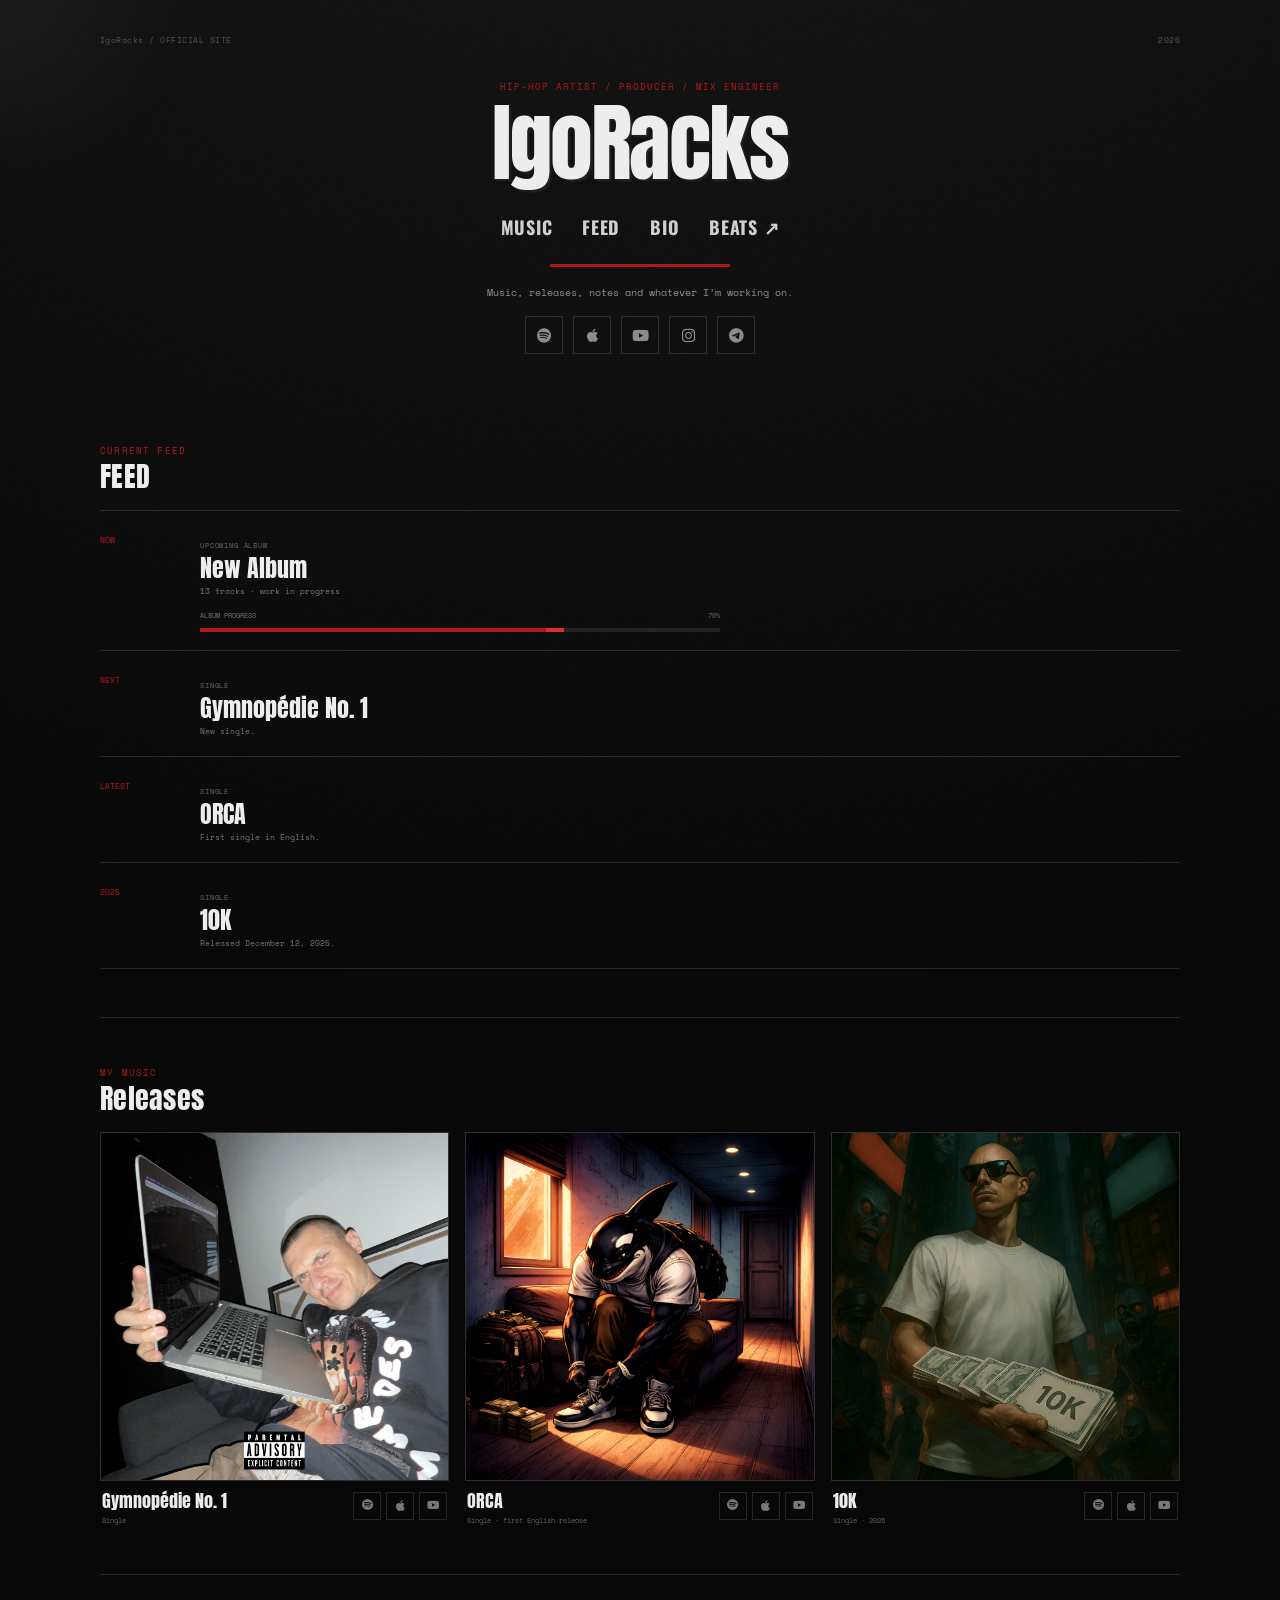
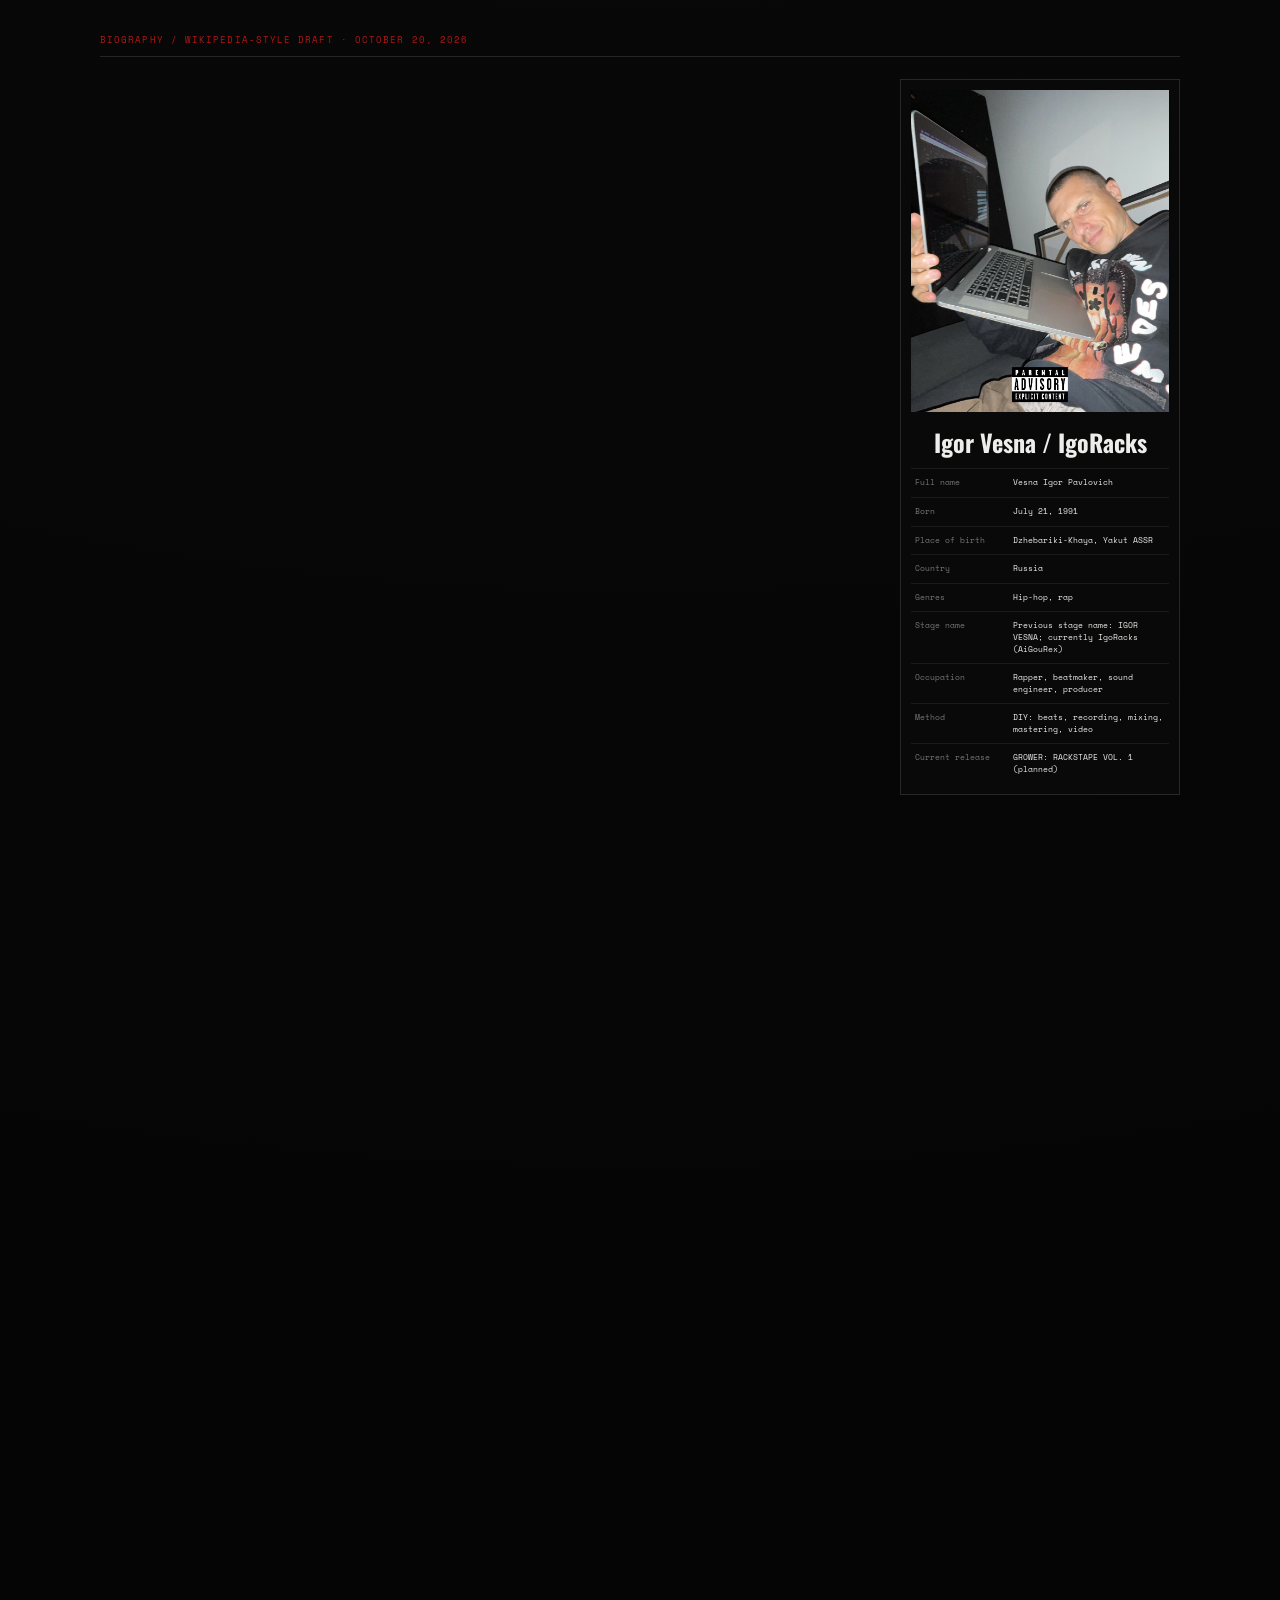
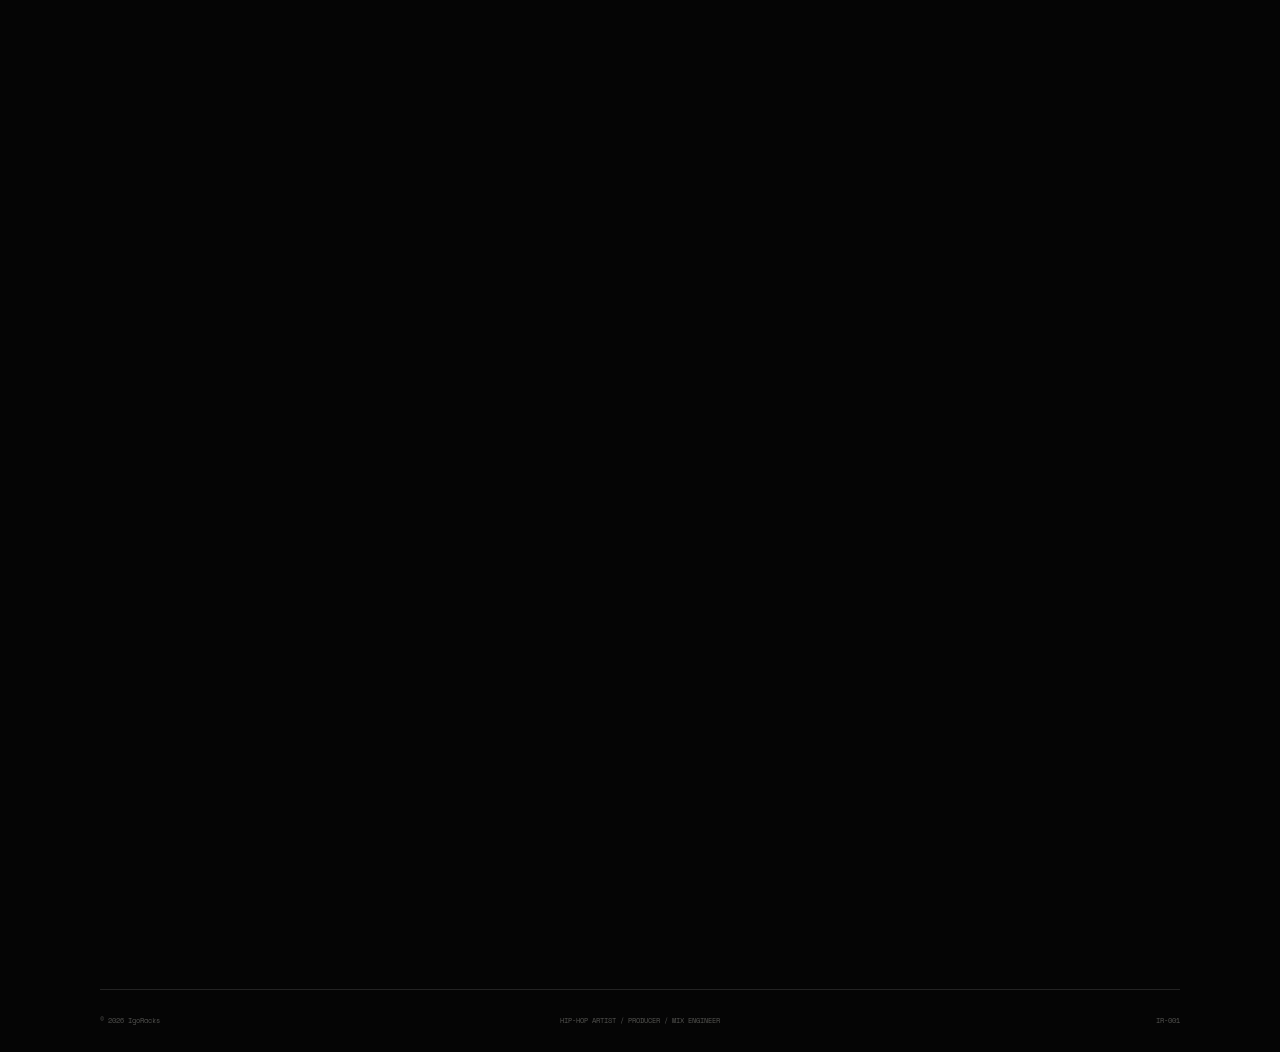
==== index.html @ 479dd46b "Remove years active and family members from public biography; refresh mobile JS" ====
<!DOCTYPE html>
<html lang="en">
<head>
  <meta charset="UTF-8">
  <meta name="viewport" content="width=device-width, initial-scale=1.0">
  <meta name="theme-color" content="#050505">
  <meta name="description" content="IgoRacks — Hip-Hop Artist / Producer / Mix Engineer">
  <title>IgoRacks — Official</title>

  <link rel="preconnect" href="https://fonts.googleapis.com">
  <link rel="preconnect" href="https://fonts.gstatic.com" crossorigin>
  <link href="https://fonts.googleapis.com/css2?family=Anton&family=Oswald:wght@400;500;600;700&family=Space+Mono:wght@400;700&display=swap" rel="stylesheet">
  <link rel="stylesheet" href="https://cdnjs.cloudflare.com/ajax/libs/font-awesome/6.7.2/css/all.min.css">
  <link rel="stylesheet" href="style.css?v=20261021-colorbio">
</head>
<body>

<div class="noise"></div>
<div class="scanlines"></div>
<div class="mouse-glow" id="mouseGlow"></div>

<main id="top">

  <section class="hero">
    <div class="hero-code">
      <span>IgoRacks / OFFICIAL SITE</span>
      <span>2026</span>
    </div>

    <div class="hero-center">
      <div class="warning">HIP-HOP ARTIST / PRODUCER / MIX ENGINEER</div>

      <h1 class="mega-title" id="megaTitle">IgoRacks</h1>

      <nav class="hero-menu" aria-label="Main navigation">
        <a href="#music">MUSIC</a>
        <a href="#feed">FEED</a>
        <a href="#bio">BIO</a>
        <a href="https://igoracksbeats.github.io" target="_blank" rel="noopener">BEATS ↗</a>
      </nav>

      <div class="red-rule"></div>

      <p class="site-description">Music, releases, notes and whatever I’m working on.</p>

      <div class="hero-socials">
        <a href="https://open.spotify.com/artist/74ZzK035XeXN4eh4vNsLd8" target="_blank" rel="noopener" aria-label="Spotify" title="Spotify">
          <i class="fa-brands fa-spotify"></i>
        </a>
        <a href="https://music.apple.com/us/artist/igoracks/1864368206" target="_blank" rel="noopener" aria-label="Apple Music" title="Apple Music">
          <i class="fa-brands fa-apple"></i>
        </a>
        <a href="https://www.youtube.com/@igoracks" target="_blank" rel="noopener" aria-label="YouTube" title="YouTube">
          <i class="fa-brands fa-youtube"></i>
        </a>
        <a href="https://instagram.com/igoracksog" target="_blank" rel="noopener" aria-label="Instagram" title="Instagram">
          <i class="fa-brands fa-instagram"></i>
        </a>
        <a href="https://t.me/igoracks" target="_blank" rel="noopener" aria-label="Telegram" title="Telegram">
          <i class="fa-brands fa-telegram"></i>
        </a>
      </div>
    </div>
  </section>

  <section class="section section-left" id="feed">
    <div class="section-head section-head-left">
      <span class="section-code">CURRENT FEED</span>
      <h2>FEED</h2>
    </div>

    <div class="feed-list">
      <article class="feed-item upcoming">
        <div class="feed-date">NOW</div>
        <div class="feed-main">
          <span class="feed-type">UPCOMING ALBUM</span>
          <h3>New Album</h3>
          <p>13 tracks · work in progress</p>
          <div class="progress-wrap">
            <div class="progress-info">
              <span>ALBUM PROGRESS</span>
              <span>70%</span>
            </div>
            <div class="progress-bar">
              <div class="progress" data-progress="70"></div>
            </div>
          </div>
        </div>
      </article>

      <article class="feed-item">
        <div class="feed-date">NEXT</div>
        <div class="feed-main">
          <span class="feed-type">SINGLE</span>
          <h3>Gymnopédie No. 1</h3>
          <p>New single.</p>
        </div>
      </article>

      <article class="feed-item">
        <div class="feed-date">LATEST</div>
        <div class="feed-main">
          <span class="feed-type">SINGLE</span>
          <h3>ORCA</h3>
          <p>First single in English.</p>
        </div>
      </article>

      <article class="feed-item">
        <div class="feed-date">2025</div>
        <div class="feed-main">
          <span class="feed-type">SINGLE</span>
          <h3>10K</h3>
          <p>Released December 12, 2025.</p>
        </div>
      </article>
    </div>
  </section>

  <section class="section section-left" id="music">
    <div class="section-head section-head-left">
      <span class="section-code">MY MUSIC</span>
      <h2>Releases</h2>
    </div>

    <div class="music-grid">
      <article class="music-card">
        <div class="cover-wrap">
          <img src="IMG_6140.jpg" alt="IgoRacks — Gymnopédie No. 1">
        </div>
        <div class="music-info">
          <div>
            <h3>Gymnopédie No. 1</h3>
            <p>Single</p>
          </div>
          <div class="platform-links">
            <a href="https://open.spotify.com/search/IgoRacks%20Gymnop%C3%A9die%20No.%201" target="_blank" rel="noopener" title="Spotify"><i class="fa-brands fa-spotify"></i></a>
            <a href="https://music.apple.com/us/artist/igoracks/1864368206%20Gymnop%C3%A9die%20No.%201" target="_blank" rel="noopener" title="Apple Music"><i class="fa-brands fa-apple"></i></a>
            <a href="https://music.youtube.com/search?q=IgoRacks%20Gymnop%C3%A9die%20No.%201" target="_blank" rel="noopener" title="YouTube Music"><i class="fa-brands fa-youtube"></i></a>
          </div>
        </div>
      </article>

      <article class="music-card">
        <div class="cover-wrap">
          <img src="ORCA%20COVER%20BEST.png" alt="IgoRacks — ORCA">
        </div>
        <div class="music-info">
          <div>
            <h3>ORCA</h3>
            <p>Single · first English release</p>
          </div>
          <div class="platform-links">
            <a href="https://open.spotify.com/search/IgoRacks%20ORCA" target="_blank" rel="noopener" title="Spotify"><i class="fa-brands fa-spotify"></i></a>
            <a href="https://music.apple.com/us/artist/igoracks/1864368206%20ORCA" target="_blank" rel="noopener" title="Apple Music"><i class="fa-brands fa-apple"></i></a>
            <a href="https://music.youtube.com/search?q=IgoRacks%20ORCA" target="_blank" rel="noopener" title="YouTube Music"><i class="fa-brands fa-youtube"></i></a>
          </div>
        </div>
      </article>

      <article class="music-card">
        <div class="cover-wrap">
          <img src="10k_cover.JPG" alt="IgoRacks — 10K">
        </div>
        <div class="music-info">
          <div>
            <h3>10K</h3>
            <p>Single · 2025</p>
          </div>
          <div class="platform-links">
            <a href="https://open.spotify.com/search/IgoRacks%2010K" target="_blank" rel="noopener" title="Spotify"><i class="fa-brands fa-spotify"></i></a>
            <a href="https://music.apple.com/us/artist/igoracks/1864368206%2010K" target="_blank" rel="noopener" title="Apple Music"><i class="fa-brands fa-apple"></i></a>
            <a href="https://music.youtube.com/search?q=IgoRacks%2010K" target="_blank" rel="noopener" title="YouTube Music"><i class="fa-brands fa-youtube"></i></a>
          </div>
        </div>
      </article>
    </div>
  </section>


  <section class="wiki-home" id="bio">
    <div class="wiki-home-label">BIOGRAPHY / WIKIPEDIA-STYLE DRAFT · OCTOBER 20, 2026</div>
    <div class="wiki-layout">
      <article class="wiki-article">
        <h1>Igor Vesna</h1>
        <p class="wiki-subtitle">From Wikipedia — working biography mock-up · edition of October 20, 2026</p>
        <p class="wiki-lead"><strong>Igor Pavlovich Vesna</strong> (born July 21, 1991, Dzhebariki-Khaya, Yakut ASSR) is a Russian rapper, beatmaker, sound engineer, music producer and lyricist. He performed under the pseudonym NI**AREX (2007–2017), later under his own name Igor Vesna. In 2025–2026, he has been developing a new creative project, IgoRacks; the materials also contain the forms IGoRex / iGowRex (the exact spelling and transition date require confirmation).</p>
        <nav class="wiki-toc" aria-label="Contents">
          <strong>Contents</strong>
          <a href="#biography">1. Biography</a>
          <a href="#career">2. Musical career</a>
          <a href="#thailand">3. New chapter: Thailand and IgoRacks</a>
          <a href="#discography">4. Discography</a>
          <a href="#videography">5. Videography</a>
          <a href="#sources">6. Sources and notes</a>
        </nav>
        <h2 id="biography">Biography</h2>
        <p>He was born on July 21, 1991, in the settlement of Dzhebariki-Khaya in the Yakut ASSR. In 1992, the family moved to the settlement of Shevchenkovo in the Cherkasy region of Ukraine. In 1996, his mother moved with the children to the village of Grishkovka in Altai Krai. Igor graduated from a general education school with a silver medal and from an art school with a red diploma.</p>
        <p>At the age of 12, he became interested in music, including the work of Rammstein. As a teenager, he practiced breakdancing, beatboxing and creating instrumentals. In November 2007, he recorded his first track for the qualifying stage of an online rap battle under the name NI**AREX.</p>
        <h2 id="career">Musical career</h2>
        <p>From the late 2000s to the mid-2010s, he participated in online and offline battles. Notable episodes include third place at Snickers Urbania (2010), participation in InDaBattle III (2011), victory at Crunk/Crank (2012), and performances in the first season of Versus Fresh Blood (2014). In interviews and his own materials, he emphasized his interest in studio music, independent production and satirical rap.</p>
        <h2 id="thailand">New chapter: Thailand and IgoRacks</h2>
        <p>In April 2025, Vesna moved to Thailand. During this period, he continued working on his own musical projects, recording, mixing and mastering in a home studio. Under the new stage name IgoRacks (spelling variants in working materials: IGoRex and iGowRex), he is developing the image of an independent DIY artist; the exact date of the adoption of the pseudonym needs to be clarified.</p>
        <p>According to the artist's explanation, the name is connected with the name Igor, his earlier pseudonym and the sound of the English word racks (“money,” as well as studio racks — stands for equipment). This ambiguity emphasizes the musician's independent work in a home studio.</p>
        <p>After the original album “Grover” (2025), the artist rethought the material: 13 vocal tracks recorded in Thailand in a one-take format formed the basis of a new version of the album. For each vocal track, Vesna independently created a new beat using samples and references to works of classical music; he also independently handled the arrangement, backing vocals, ad-libs, mixing and mastering.</p>
        <p>The release of “GROWER: RACKSTAPE VOL. 1,” consisting of 13 tracks, is planned for November 13, 2026 (Friday the 13th). This is a planned date, not an already completed release. The musician talks about the creative process in video blogs, filming and editing the videos himself.</p>
        <h2 id="discography">Discography</h2>
        <h3>Studio albums</h3>
        <ul class="wiki-list">
          <li>2011 — “Useful Advice” (“Полезные советы”), November 11.</li>
          <li>2012 — “Gav, no!” (“Гав, но!”), November 15; title and date according to the supplied draft.</li>
          <li>2025 — “Grover” (“Гровер”); the supplied materials mention both February 28 and March 1; verification required.</li>
          <li>2026 — “GROWER: RACKSTAPE VOL. 1” (planned for November 13; not released as of the draft's date).</li>
        </ul>
        <h3>Singles</h3>
        <ul class="wiki-list">
          <li>2022 — “Dad, Look” (“Папа смотри”), May 21; “Bingo” (“Бинго”), July 3; “None of This Exists” (“Всего этого нет”), August 21.</li>
          <li>2024 — “Hype” (“Хайпить”), December 24.</li>
          <li>2025 — “Lake of Rhymes” (“Озеро рифм”), August 22.</li>
        </ul>
        <p>The English-language work “ORCA” is also mentioned in the artist's materials (release date requires verification).</p>
        <h2 id="videography">Videography</h2>
        <p>Music videos: “Phrase of Power” (“Фраза силы”) (2011); “How to Become a Star” (“Как стать звездой”) (2012); “Who Are You?” (“Ты кто?”) (2013); “Don't Die” (“Не умирай”) (2013); “Hype” (“Хайпить”) (2024).</p>
        <p>Vlogs: VLOG 001 and VLOG 002 (2026); VLOG 003 “I HAVE ADHD” (“У МЕНЯ СДВГ”) (edited in October 2026; release not confirmed as of the draft's date).</p>
        <h2 id="sources">Links and sources for verification</h2>
        <ul class="wiki-list">
          <li>BattleRapRUS: <a href="https://battleraprus.fandom.com/ru/wiki/Игорь_Весна" target="_blank" rel="noopener">Igor Vesna</a></li>
          <li>Rap Battles: <a href="https://rap-battles.ru/ispolniteli/niggarex-nigareks/" target="_blank" rel="noopener">Artist profile</a></li>
          <li>Rap.ru: <a href="https://www.rap.ru/news/5638" target="_blank" rel="noopener">News</a></li>
          <li>Versus Battle: <a href="https://ru.m.wikipedia.org/wiki/Список_выпусков_Versus_Battle" target="_blank" rel="noopener">Episode list</a></li>
        </ul>
        <h2>Editorial notes</h2>
        <p>This page is a personal encyclopedic draft, not a published Wikipedia page. The biographical details are based on text provided by the user and known working materials, rather than independent verification against secondary sources. Publication on Wikipedia would require authoritative independent publications and compliance with notability guidelines.</p>
      </article>
      <aside class="wiki-infobox">
        <img src="IMG_6140.jpg" alt="IgoRacks">
        <div class="infobox-title">Igor Vesna / IgoRacks</div>
        <div class="infobox-row"><b>Full name</b><span>Vesna Igor Pavlovich</span></div>
        <div class="infobox-row"><b>Born</b><span>July 21, 1991</span></div>
        <div class="infobox-row"><b>Place of birth</b><span>Dzhebariki-Khaya, Yakut ASSR</span></div>
        <div class="infobox-row"><b>Country</b><span>Russia</span></div>
        <div class="infobox-row"><b>Genres</b><span>Hip-hop, rap</span></div>
        <div class="infobox-row"><b>Stage name</b><span>Previous stage name: IGOR VESNA; currently IgoRacks (AiGouRex)</span></div>
        <div class="infobox-row"><b>Occupation</b><span>Rapper, beatmaker, sound engineer, producer</span></div>
        <div class="infobox-row"><b>Method</b><span>DIY: beats, recording, mixing, mastering, video</span></div>
        <div class="infobox-row"><b>Current release</b><span>GROWER: RACKSTAPE VOL. 1 (planned)</span></div>
      </aside>
    </div>
  </section>

</main>

<footer>
  <span>© <span id="year"></span> IgoRacks</span>
  <span>HIP-HOP ARTIST / PRODUCER / MIX ENGINEER</span>
  <span>IR-001</span>
</footer>

<script src="script.js"></script>
</body>
</html>
---- style.css ----
* {
  box-sizing: border-box;
}

:root {
  --black: #050505;
  --black2: #0a0a0a;
  --gunmetal: #131313;
  --white: #ededeb;
  --gray: #777774;
  --darkgray: #353533;
  --red: #b31717;
  --line: rgba(255,255,255,.12);
}

html {
  scroll-behavior: smooth;
}

body {
  margin: 0;

  background:
    radial-gradient(
      circle at 50% -20%,
      #1a1a1a 0%,
      #090909 36%,
      #050505 72%
    );

  color: var(--white);

  font-family:
    "Oswald",
    sans-serif;

  overflow-x: hidden;
}


/* TEXTURE */

.noise {
  position: fixed;
  inset: 0;
  z-index: 1000;
  pointer-events: none;

  opacity: .12;
  mix-blend-mode: soft-light;

  background-image:
    url(
      "data:image/svg+xml,%3Csvg viewBox='0 0 180 180' xmlns='http://www.w3.org/2000/svg'%3E%3Cfilter id='noise'%3E%3CfeTurbulence type='fractalNoise' baseFrequency='.9' numOctaves='4' stitchTiles='stitch'/%3E%3C/filter%3E%3Crect width='100%25' height='100%25' filter='url(%23noise)' opacity='.5'/%3E%3C/svg%3E"
    );
}

.scanlines {
  position: fixed;
  inset: 0;
  z-index: 999;
  pointer-events: none;

  opacity: .04;

  background:
    repeating-linear-gradient(
      0deg,
      transparent 0px,
      transparent 3px,
      rgba(255,255,255,.08) 4px
    );
}

.mouse-glow {
  position: fixed;

  width: 420px;
  height: 420px;

  border-radius: 50%;

  pointer-events: none;

  z-index: -1;

  background:
    radial-gradient(
      circle,
      rgba(255,255,255,.045),
      transparent 68%
    );

  transform:
    translate(-50%, -50%);
}


a {
  color: inherit;
  text-decoration: none;
}


/* CENTERED GLOBAL CONTAINER */

.topbar,
main,
footer {
  width: min(1080px, calc(100% - 48px));
  margin-left: auto;
  margin-right: auto;
}


/* TOPBAR */

.topbar {
  height: 58px;

  display: flex;
  align-items: center;
  justify-content: space-between;

  border-bottom:
    1px solid var(--line);

  position: relative;
  z-index: 30;
}

.logo {
  font-family:
    "Anton",
    sans-serif;

  font-size: 18px;

  letter-spacing: .04em;
}

nav {
  display: flex;
  gap: 22px;
}

nav a {
  font-family:
    "Space Mono",
    monospace;

  font-size: 9px;

  letter-spacing: .06em;

  color: #868682;

  transition:
    .18s ease;
}

nav a:hover {
  color: var(--red);
}


/* HERO */

.hero {
  min-height: 0;

  padding:
    34px 0 42px;

  position: relative;
}

.hero-code {
  display: flex;
  justify-content: space-between;

  font-family:
    "Space Mono",
    monospace;

  font-size: 8px;

  color: #555552;

  letter-spacing: .06em;

  margin-bottom: 34px;
}

.hero-center {
  text-align: center;
}

.warning {
  margin-bottom: 10px;

  font-family:
    "Space Mono",
    monospace;

  font-size: 9px;

  letter-spacing: .11em;

  color: var(--red);
}


/* TITLE — ONE LINE, COMPACT */

.mega-title {
  margin: 0 auto;

  white-space: nowrap;

  width: fit-content;

  max-width: 100%;

  font-family:
    "Anton",
    sans-serif;

  font-size:
    clamp(
      54px,
      8vw,
      86px
    );

  line-height: .94;

  font-weight: 400;

  letter-spacing: -.025em;

  transform-style:
    preserve-3d;

  transform:
    perspective(800px)
    rotateX(0deg)
    rotateY(0deg)
    translateZ(0);

  transform-origin:
    50% 50%;

  transition:
    transform .22s cubic-bezier(.16,1,.3,1),
    text-shadow .22s ease,
    letter-spacing .22s ease;

  cursor: default;

  text-shadow:
    1px 1px 0 #222,
    2px 2px 0 #1d1d1d,
    3px 3px 0 #171717;
}

.mega-title:hover {
  transform:
    perspective(800px)
    rotateX(-4deg)
    rotateY(4deg)
    translateZ(24px)
    scale(1.02);

  text-shadow:
    2px 2px 0 #282828,
    4px 4px 0 #1f1f1f,
    7px 7px 14px rgba(0,0,0,.7);
}

.red-rule {
  width: 180px;
  height: 3px;

  margin:
    16px auto 0;

  background:
    var(--red);
}


/* HERO CONTENT CENTERED */

.hero-under {
  margin-top: 24px;

  display: flex;

  flex-direction: column;

  align-items: center;

  gap: 20px;
}

.hero-copy {
  text-align: center;

  font-weight: 600;

  font-size:
    clamp(
      15px,
      1.8vw,
      20px
    );

  line-height: 1.25;

  letter-spacing: .02em;
}

.hero-socials {
  display: flex;
  justify-content: center;

  gap: 10px;
}

.hero-socials a {
  width: 36px;
  height: 36px;

  border:
    1px solid var(--line);

  display: grid;
  place-items: center;

  color: #8c8c88;

  font-size: 14px;

  transition:
    .16s ease;
}

.hero-socials a:hover {
  color: white;

  background:
    var(--red);

  border-color:
    var(--red);

  transform:
    translateY(-3px);
}


/* CASE STRIP */

.case-strip {
  margin-top: 32px;

  padding-top: 16px;

  border-top:
    1px solid var(--line);

  display: flex;

  justify-content: center;

  gap: 28px;

  flex-wrap: wrap;

  font-family:
    "Space Mono",
    monospace;

  font-size: 8px;

  color: #555552;
}


/* MARQUEE */

.marquee {
  width: 100vw;

  margin-left:
    calc(
      50% - 50vw
    );

  overflow: hidden;

  background:
    var(--red);

  color: white;

  padding:
    6px 0;

  border-top:
    1px solid #d82828;

  border-bottom:
    1px solid #6f0808;
}

.marquee-track {
  width: max-content;

  display: flex;
  align-items: center;

  gap: 14px;

  font-family:
    "Anton",
    sans-serif;

  font-size: 14px;

  letter-spacing: .04em;

  animation:
    ticker
    24s
    linear
    infinite;
}

.marquee-track b {
  color: #4a0505;
}

@keyframes ticker {
  to {
    transform:
      translateX(-50%);
  }
}


/* SECTIONS */

.section {
  position: relative;

  padding:
    64px 0;

  border-bottom:
    1px solid var(--line);
}

.section-number {
  display: none;
}

.section-head {
  margin-bottom: 28px;

  text-align: center;
}

.section-code {
  font-family:
    "Space Mono",
    monospace;

  font-size: 8px;

  color: var(--red);

  letter-spacing: .12em;
}

.section-head h2 {
  margin:
    5px 0 0;

  font-family:
    "Anton",
    sans-serif;

  font-size:
    clamp(
      36px,
      5vw,
      58px
    );

  font-weight: 400;

  line-height: .95;

  letter-spacing: -.015em;
}


/* RELEASE LIST */

.release-list {
  max-width: 820px;

  margin: 0 auto;

  border-top:
    1px solid var(--line);
}

.release {
  min-height: 76px;

  display: grid;

  grid-template-columns:
    48px
    1fr
    120px
    25px;

  gap: 14px;

  align-items: center;

  border-bottom:
    1px solid var(--line);

  transition:
    color .18s ease,
    padding .18s ease;

  position: relative;
  overflow: hidden;
}

.release::before {
  content: "";

  position: absolute;
  inset: 0;

  z-index: -1;

  background:
    var(--white);

  transform:
    translateX(-101%);

  transition:
    transform .25s cubic-bezier(.16,1,.3,1);
}

.release:hover::before {
  transform:
    translateX(0);
}

.release:hover {
  color: #050505;

  padding-left: 10px;
  padding-right: 10px;
}

.release-index,
.release-meta {
  font-family:
    "Space Mono",
    monospace;

  font-size: 8px;

  color: #666662;
}

.release-name {
  font-family:
    "Anton",
    sans-serif;

  font-size:
    clamp(
      22px,
      3.2vw,
      34px
    );

  line-height: .95;

  letter-spacing: -.01em;

  transition:
    transform .2s ease,
    text-shadow .2s ease;
}

.release:hover .release-name {
  transform:
    translateX(5px);

  text-shadow:
    3px 3px 0 #bdbdb8;
}

.release-arrow {
  justify-self: end;
  font-size: 17px;
}


/* STATEMENT */

.statement {
  padding:
    70px 0;

  border-bottom:
    1px solid var(--line);

  text-align: center;
}

.statement-side {
  margin-bottom: 18px;

  font-family:
    "Space Mono",
    monospace;

  font-size: 8px;

  line-height: 1.6;

  color: #555552;
}

.statement-main {
  font-family:
    "Anton",
    sans-serif;

  font-size:
    clamp(
      34px,
      5vw,
      62px
    );

  line-height: .92;

  letter-spacing: -.015em;
}

.statement-main span {
  display: block;
}

.statement-main .red {
  color: var(--red);
}


/* NEWS */

.news-list {
  max-width: 820px;

  margin: 0 auto;

  border-top:
    1px solid var(--line);
}

.news-row {
  display: grid;

  grid-template-columns:
    95px
    1fr
    .85fr;

  gap: 18px;

  min-height: 88px;

  align-items: center;

  border-bottom:
    1px solid var(--line);

  transition:
    padding .18s ease,
    background .18s ease;
}

.news-row:hover {
  padding-left: 10px;
  padding-right: 10px;

  background:
    rgba(
      179,
      23,
      23,
      .06
    );
}

.news-date {
  font-family:
    "Space Mono",
    monospace;

  font-size: 8px;

  color: var(--red);
}

.news-title {
  font-family:
    "Anton",
    sans-serif;

  font-size:
    clamp(
      20px,
      2.8vw,
      30px
    );

  line-height: .95;
}

.news-text {
  font-family:
    "Space Mono",
    monospace;

  font-size: 8px;

  color: #777773;

  line-height: 1.5;
}


/* BIO */

.bio-grid {
  max-width: 860px;

  margin: 0 auto;

  display: grid;

  grid-template-columns:
    .8fr
    1.2fr;

  gap: 40px;

  align-items: center;
}

.bio-stamp {
  min-height: 240px;

  border:
    1px solid var(--line);

  background:
    linear-gradient(
      135deg,
      #111,
      #070707
    );

  position: relative;

  padding: 20px;

  display: flex;

  flex-direction: column;

  justify-content: space-between;

  overflow: hidden;
}

.bio-stamp::before {
  content: "CONFIDENTIAL";

  position: absolute;

  left: -18px;
  top: 88px;

  color:
    rgba(
      179,
      23,
      23,
      .16
    );

  font-family:
    "Anton",
    sans-serif;

  font-size: 48px;

  transform:
    rotate(-18deg);

  white-space: nowrap;
}

.bio-stamp span {
  font-family:
    "Space Mono",
    monospace;

  font-size: 8px;

  color: #656561;

  position: relative;
}

.bio-stamp b {
  font-family:
    "Anton",
    sans-serif;

  font-size: 44px;

  position: relative;
}

.bio-copy {
  text-align: left;
}

.bio-lead {
  margin-top: 0;

  font-family:
    "Oswald",
    sans-serif;

  font-size:
    clamp(
      20px,
      2.5vw,
      30px
    );

  font-weight: 600;

  line-height: 1.1;

  color: var(--white);
}

.bio-copy p:not(.bio-lead) {
  color: #888884;

  font-family:
    "Space Mono",
    monospace;

  font-size: 9px;

  line-height: 1.7;
}

.tags {
  display: flex;
  flex-wrap: wrap;

  gap: 6px;

  margin-top: 22px;
}

.tags span {
  border:
    1px solid var(--line);

  padding:
    6px 9px;

  font-family:
    "Space Mono",
    monospace;

  font-size: 7px;

  color: #70706c;
}


/* CONTACT */

.contact {
  padding:
    70px 0;

  border-bottom:
    1px solid var(--line);

  text-align: center;
}

.contact-label {
  font-family:
    "Space Mono",
    monospace;

  font-size: 8px;

  color: var(--red);

  letter-spacing: .12em;
}

.contact h2 {
  margin:
    10px 0 28px;

  font-family:
    "Anton",
    sans-serif;

  font-size:
    clamp(
      38px,
      5vw,
      64px
    );

  line-height: .9;

  font-weight: 400;

  letter-spacing: -.015em;
}

.contact-buttons {
  max-width: 520px;

  margin: 0 auto;

  display: flex;

  border-top:
    1px solid var(--line);

  border-left:
    1px solid var(--line);
}

.contact-buttons a {
  flex: 1;

  min-height: 54px;

  display: flex;

  align-items: center;

  justify-content: center;

  border-right:
    1px solid var(--line);

  border-bottom:
    1px solid var(--line);

  font-family:
    "Space Mono",
    monospace;

  font-size: 9px;

  transition:
    background .16s ease,
    color .16s ease;
}

.contact-buttons a:hover {
  background:
    var(--red);

  color: white;
}


/* FOOTER */

footer {
  min-height: 62px;

  display: grid;

  grid-template-columns:
    1fr
    1fr
    1fr;

  align-items: center;

  font-family:
    "Space Mono",
    monospace;

  font-size: 7px;

  color: #535350;
}

footer span:nth-child(2) {
  text-align: center;
}

footer span:last-child {
  text-align: right;
}


/* REVEAL */

.reveal {
  opacity: 0;

  transform:
    translateY(16px);

  transition:
    opacity .5s ease,
    transform .5s ease;
}

.reveal.visible {
  opacity: 1;
  transform: none;
}


/* MOBILE */

@media(max-width:700px) {

  .topbar,
  main,
  footer {
    width:
      calc(
        100% - 26px
      );
  }

  .topbar {
    height: 56px;
  }

  nav {
    gap: 12px;
  }

  nav a:nth-child(2),
  nav a:nth-child(3) {
    display: none;
  }

  .hero {
    padding:
      26px 0 34px;
  }

  .hero-code {
    margin-bottom: 24px;
  }

  .mega-title {
    font-size:
      clamp(
        48px,
        17vw,
        88px
      );
  }

  .mega-title:hover {
    transform:
      none;
  }

  .hero-copy {
    font-size: 15px;
  }

  .case-strip {
    gap: 12px;
  }

  .section {
    padding:
      56px 0;
  }

  .release {
    min-height: 68px;

    grid-template-columns:
      36px
      1fr
      22px;
  }

  .release-meta {
    display: none;
  }

  .release-name {
    font-size: 25px;
  }

  .statement {
    padding:
      60px 0;
  }

  .statement-main {
    font-size: 38px;
  }

  .news-row {
    grid-template-columns:
      70px 1fr;

    gap: 10px;

    padding:
      16px 0;
  }

  .news-text {
    grid-column: 2;
  }

  .bio-grid {
    grid-template-columns:
      1fr;

    gap: 24px;
  }

  .bio-stamp {
    min-height: 200px;
  }

  .contact {
    padding:
      58px 0;
  }

  .contact-buttons {
    flex-direction: column;
  }

  footer {
    grid-template-columns:
      1fr;

    gap: 7px;

    padding:
      18px 0;
  }

  footer span:nth-child(2),
  footer span:last-child {
    text-align: left;
  }

}

/* =========================================
   HERO MENU
========================================= */

.hero-menu {
  margin: 20px auto 0;

  display: flex;
  justify-content: center;
  align-items: center;

  flex-wrap: wrap;

  gap: 6px 18px;

  max-width: 900px;
}

.hero-menu a {
  font-family:
    "Space Mono",
    monospace;

  font-size: 9px;

  letter-spacing: .07em;

  color: #777773;

  padding: 5px 0;

  position: relative;

  transition:
    color .16s ease;
}

.hero-menu a::after {
  content: "";

  position: absolute;

  left: 50%;
  right: 50%;
  bottom: 0;

  height: 1px;

  background:
    var(--red);

  transition:
    left .18s ease,
    right .18s ease;
}

.hero-menu a:hover {
  color: white;
}

.hero-menu a:hover::after {
  left: 0;
  right: 0;
}


.site-description {
  margin:
    20px auto 18px;

  max-width: 520px;

  text-align: center;

  font-family:
    "Space Mono",
    monospace;

  color: #777773;

  font-size: 9px;

  line-height: 1.6;
}


/* =========================================
   FEED
========================================= */

.feed-list {
  max-width: 820px;

  margin:
    0 auto;

  border-top:
    1px solid var(--line);
}


.feed-item {
  padding:
    25px 0;

  display: grid;

  grid-template-columns:
    95px
    1fr;

  gap: 24px;

  border-bottom:
    1px solid var(--line);
}


.feed-date {
  font-family:
    "Space Mono",
    monospace;

  font-size: 8px;

  color:
    var(--red);

  padding-top: 5px;
}


.feed-type {
  font-family:
    "Space Mono",
    monospace;

  font-size: 7px;

  letter-spacing: .12em;

  color: #656561;
}


.feed-main h3 {
  margin:
    5px 0 7px;

  font-family:
    "Anton",
    sans-serif;

  font-size:
    clamp(
      23px,
      3vw,
      34px
    );

  font-weight: 400;

  line-height: 1;
}


.feed-main p {
  margin: 0;

  max-width: 600px;

  font-family:
    "Space Mono",
    monospace;

  color: #777773;

  font-size: 8px;

  line-height: 1.6;
}


.inline-link {
  display:
    inline-block;

  margin-top: 10px;

  font-family:
    "Space Mono",
    monospace;

  font-size: 8px;

  color: white;
}


/* PROGRESS */

.progress-wrap {
  max-width: 600px;

  margin-top: 20px;
}


.progress-info {
  margin-bottom: 7px;

  display: flex;

  justify-content: space-between;

  font-family:
    "Space Mono",
    monospace;

  font-size: 7px;

  color: #6e6e6a;
}


.progress-bar {
  height: 5px;

  background:
    #222;

  overflow: hidden;
}


.progress {
  height: 100%;

  background:
    var(--red);

  position: relative;
}


.progress::after {
  content: "";

  position: absolute;

  top: 0;
  right: 0;

  width: 18px;
  height: 100%;

  background:
    #e02a2a;

  box-shadow:
    0 0 13px
    rgba(
      179,
      23,
      23,
      .8
    );
}


/* =========================================
   MUSIC GRID
========================================= */

.music-grid {
  max-width: 900px;

  margin:
    0 auto;

  display: grid;

  grid-template-columns:
    repeat(3, 1fr);

  gap: 26px 18px;
}


.music-card {
  min-width: 0;
}


.cover-wrap {
  width: 100%;

  aspect-ratio: 1;

  overflow: hidden;

  background:
    #111;

  border:
    1px solid var(--line);
}


.cover-wrap img {
  width: 100%;
  height: 100%;

  object-fit: cover;

  display: block;

  filter:
    saturate(.88)
    contrast(1.04);

  transition:
    transform .3s cubic-bezier(.16,1,.3,1),
    filter .3s ease;
}


.music-card:hover img {
  transform:
    scale(1.035);

  filter:
    saturate(1)
    contrast(1.08);
}


.music-info {
  padding:
    11px 2px 0;

  display: flex;

  justify-content: space-between;

  align-items: flex-start;

  gap: 12px;
}


.music-info h3 {
  margin: 0;

  font-family:
    "Anton",
    sans-serif;

  font-size: 18px;

  font-weight: 400;

  line-height: 1;
}


.music-info p {
  margin:
    5px 0 0;

  font-family:
    "Space Mono",
    monospace;

  font-size: 7px;

  color: #62625f;
}


.platform-links {
  display: flex;

  gap: 5px;
}


.platform-links a {
  width: 28px;
  height: 28px;

  display: grid;

  place-items: center;

  border:
    1px solid var(--line);

  color: #787874;

  font-size: 11px;

  transition:
    .16s ease;
}


.platform-links a:hover {
  color: white;

  border-color:
    var(--red);

  background:
    var(--red);

  transform:
    translateY(-2px);
}


/* =========================================
   MOBILE
========================================= */

@media(max-width:800px) {

  .music-grid {
    grid-template-columns:
      repeat(2, 1fr);
  }

}


@media(max-width:520px) {

  .hero-menu {
    gap:
      5px 12px;
  }


  .hero-menu a {
    font-size: 8px;
  }


  .feed-item {
    grid-template-columns:
      60px
      1fr;

    gap: 12px;
  }


  .music-grid {
    grid-template-columns:
      1fr 1fr;

    gap:
      22px 10px;
  }


  .music-info {
    flex-direction: column;
  }


  .music-info h3 {
    font-size: 16px;
  }


  .platform-links a {
    width: 26px;
    height: 26px;
  }

}


/* === 2026-10-13 HOMEPAGE REFINEMENT === */

.hero-menu{
  margin:22px auto 0;
  gap:10px 30px;
}

.hero-menu a{
  font-family:"Oswald",sans-serif;
  font-size:18px;
  font-weight:700;
  letter-spacing:.04em;
  color:#d0d0cc;
  padding:8px 0;
}

.hero-menu a:hover{
  color:#fff;
}

.hero-menu a::after{
  height:2px;
}

.site-description{
  margin:18px auto 16px;
  max-width:560px;
  font-size:10px;
  line-height:1.55;
  color:#8e8e8a;
}

.hero-socials{
  margin-top:10px;
}

.hero-socials a{
  width:38px;
  height:38px;
  font-size:15px;
}

.section-left{
  padding:48px 0;
}

.section-head-left{
  text-align:left;
  margin-bottom:20px;
}

.section-head-left .section-code{
  display:block;
  font-size:9px;
  letter-spacing:.13em;
  margin-bottom:5px;
}

.section-head-left h2{
  margin:0;
  font-size:28px;
  line-height:1;
  letter-spacing:.01em;
}

.feed-list{
  max-width:none;
  margin:0;
}

.feed-item{
  padding:18px 0;
  grid-template-columns:80px 1fr;
  gap:20px;
}

.feed-date{
  font-size:8px;
}

.feed-type{
  font-size:7px;
}

.feed-main h3{
  font-size:24px;
  margin:3px 0 5px;
}

.feed-main p{
  font-size:8px;
}

.progress-wrap{
  margin-top:12px;
  max-width:520px;
}

.progress-bar{
  height:4px;
}

.progress{
  width:0;
  transition:width 1.1s cubic-bezier(.16,1,.3,1);
}

.music-grid{
  max-width:none;
  margin:0;
  grid-template-columns:repeat(3,minmax(0,1fr));
  gap:22px 16px;
}

.cover-placeholder{
  aspect-ratio:1;
  border:1px solid var(--line);
  background:
    linear-gradient(135deg,rgba(255,255,255,.03),rgba(255,255,255,.005)),
    #0c0c0c;
  display:flex;
  flex-direction:column;
  justify-content:space-between;
  padding:16px;
  overflow:hidden;
  position:relative;
}

.cover-placeholder::after{
  content:"";
  position:absolute;
  inset:0;
  background:
    repeating-linear-gradient(
      0deg,
      transparent 0,
      transparent 4px,
      rgba(255,255,255,.025) 5px
    );
  pointer-events:none;
}

.cover-placeholder strong{
  position:relative;
  z-index:1;
  font-family:"Anton",sans-serif;
  font-size:clamp(28px,4vw,48px);
  font-weight:400;
  line-height:.88;
  letter-spacing:-.02em;
}

.cover-kicker{
  position:relative;
  z-index:1;
  font-family:"Space Mono",monospace;
  font-size:7px;
  letter-spacing:.12em;
  color:#666;
}

.cover-orca{
  background:
    radial-gradient(circle at 75% 20%,rgba(255,255,255,.09),transparent 22%),
    linear-gradient(145deg,#111,#050505);
}

.cover-10k{
  background:
    linear-gradient(120deg,rgba(179,23,23,.22),transparent 42%),
    #0b0b0b;
}

.cover-gymno{
  background:
    radial-gradient(circle at 30% 70%,rgba(255,255,255,.08),transparent 30%),
    #090909;
}

.music-note{
  margin:22px 0 0;
  font-family:"Space Mono",monospace;
  font-size:7px;
  color:#555;
}

.platform-links a[title="Apple Music"]{
  font-size:12px;
}

/* BIO PAGE */

.wiki-page{
  width:min(1080px,calc(100% - 48px));
  margin:0 auto;
  padding:34px 0 70px;
}

.wiki-top{
  display:flex;
  align-items:center;
  justify-content:space-between;
  padding-bottom:14px;
  border-bottom:1px solid var(--line);
  font-family:"Space Mono",monospace;
  font-size:9px;
  color:#777;
}

.wiki-top a:hover{
  color:#fff;
}

.wiki-layout{
  display:grid;
  grid-template-columns:minmax(0,1fr) 280px;
  gap:42px;
  align-items:start;
  padding-top:34px;
}

.wiki-article h1{
  margin:0 0 8px;
  font-family:Georgia,"Times New Roman",serif;
  font-size:44px;
  font-weight:500;
  letter-spacing:-.02em;
}

.wiki-subtitle{
  margin:0 0 26px;
  color:#777;
  font-family:"Space Mono",monospace;
  font-size:9px;
}

.wiki-lead,
.wiki-article p{
  max-width:720px;
  color:#c8c8c4;
  font-family:Georgia,"Times New Roman",serif;
  font-size:16px;
  line-height:1.72;
}

.wiki-article h2{
  margin:34px 0 14px;
  padding-bottom:7px;
  border-bottom:1px solid var(--line);
  font-family:Georgia,"Times New Roman",serif;
  font-size:25px;
  font-weight:500;
}

.wiki-list{
  margin:0;
  padding-left:20px;
  color:#b8b8b4;
  font-family:Georgia,"Times New Roman",serif;
  font-size:15px;
  line-height:1.7;
}

.wiki-infobox{
  border:1px solid var(--line);
  background:#090909;
  padding:10px;
  position:sticky;
  top:18px;
}

.wiki-infobox img{
  width:100%;
  display:block;
  aspect-ratio:4/5;
  object-fit:cover;
  filter:none;
}

.infobox-title{
  padding:12px 4px 8px;
  text-align:center;
  font-family:"Oswald",sans-serif;
  font-size:24px;
  font-weight:700;
}

.infobox-row{
  display:grid;
  grid-template-columns:88px 1fr;
  gap:10px;
  padding:8px 4px;
  border-top:1px solid rgba(255,255,255,.07);
  font-family:"Space Mono",monospace;
  font-size:8px;
  line-height:1.45;
}

.infobox-row b{
  color:#777;
  font-weight:400;
}

.wiki-toc{
  margin:26px 0 6px;
  padding:15px 18px;
  border:1px solid var(--line);
  width:max-content;
  max-width:100%;
  font-family:"Space Mono",monospace;
  font-size:9px;
}

.wiki-toc strong{
  display:block;
  margin-bottom:8px;
  color:#888;
}

.wiki-toc a{
  display:block;
  margin:4px 0;
  color:#bbb;
}

.wiki-toc a:hover{
  color:#fff;
}

@media(max-width:800px){
  .hero-menu{
    gap:6px 18px;
  }
  .hero-menu a{
    font-size:16px;
  }
  .music-grid{
    grid-template-columns:repeat(2,minmax(0,1fr));
  }
  .wiki-layout{
    grid-template-columns:1fr;
  }
  .wiki-infobox{
    position:static;
    order:-1;
    max-width:360px;
  }
}

@media(max-width:520px){
  .hero-menu a{
    font-size:14px;
  }
  .section-left{
    padding:40px 0;
  }
  .feed-item{
    grid-template-columns:58px 1fr;
    gap:12px;
  }
  .feed-main h3{
    font-size:21px;
  }
  .music-grid{
    grid-template-columns:1fr 1fr;
    gap:18px 10px;
  }
  .cover-placeholder{
    padding:11px;
  }
  .cover-placeholder strong{
    font-size:24px;
  }
  .wiki-page{
    width:calc(100% - 26px);
  }
  .wiki-article h1{
    font-size:36px;
  }
  .wiki-lead,
  .wiki-article p{
    font-size:15px;
  }
}


/* === EMBEDDED WIKI BIO ON HOMEPAGE === */

.wiki-home{
  padding:58px 0 72px;
  border-bottom:1px solid var(--line);
}

.wiki-home-label{
  margin-bottom:22px;
  padding-bottom:10px;
  border-bottom:1px solid var(--line);
  font-family:"Space Mono",monospace;
  font-size:9px;
  letter-spacing:.12em;
  color:var(--red);
}

.wiki-home .wiki-layout{
  padding-top:0;
}

.wiki-home .wiki-article h1{
  font-size:46px;
}

.wiki-home .wiki-infobox{
  top:14px;
}

@media(max-width:800px){
  .wiki-home{
    padding:46px 0 58px;
  }
}

@media(max-width:520px){
  .wiki-home{
    padding:40px 0 50px;
  }

  .wiki-home .wiki-article h1{
    font-size:36px;
  }
}
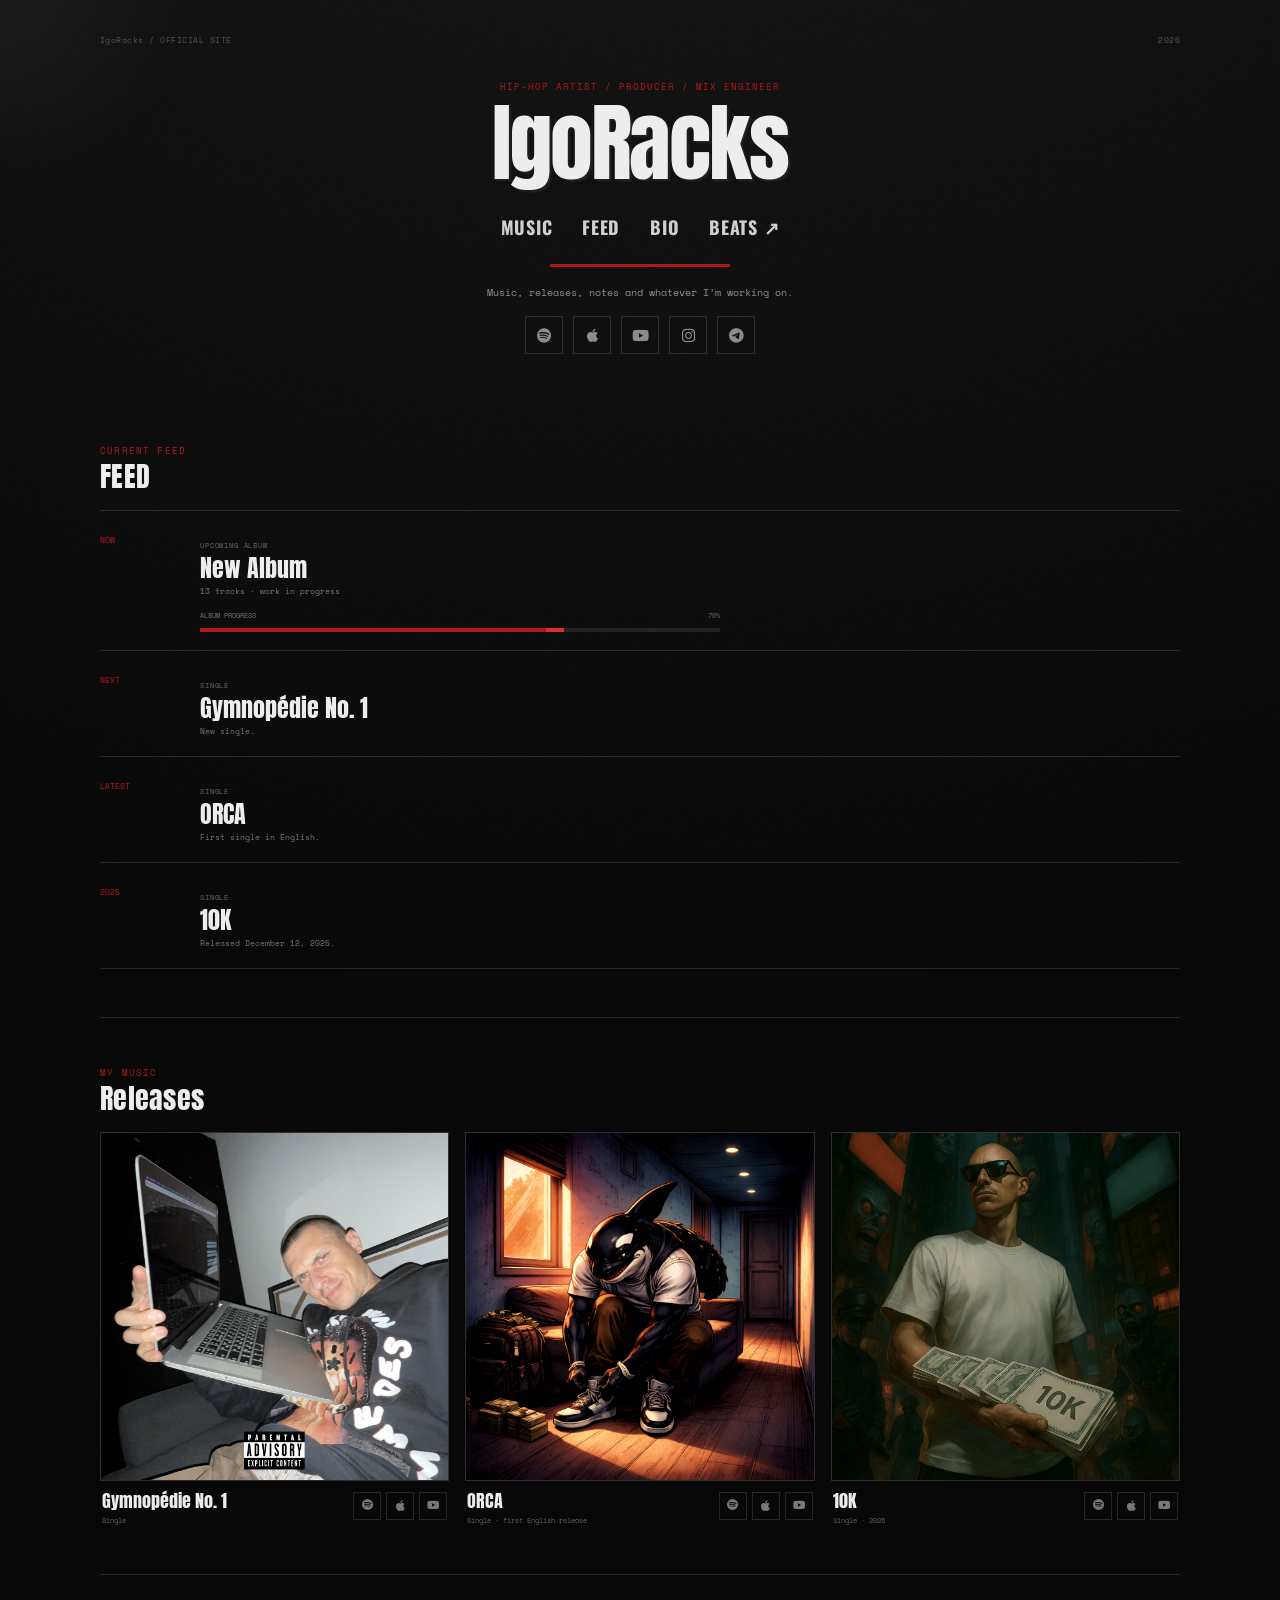
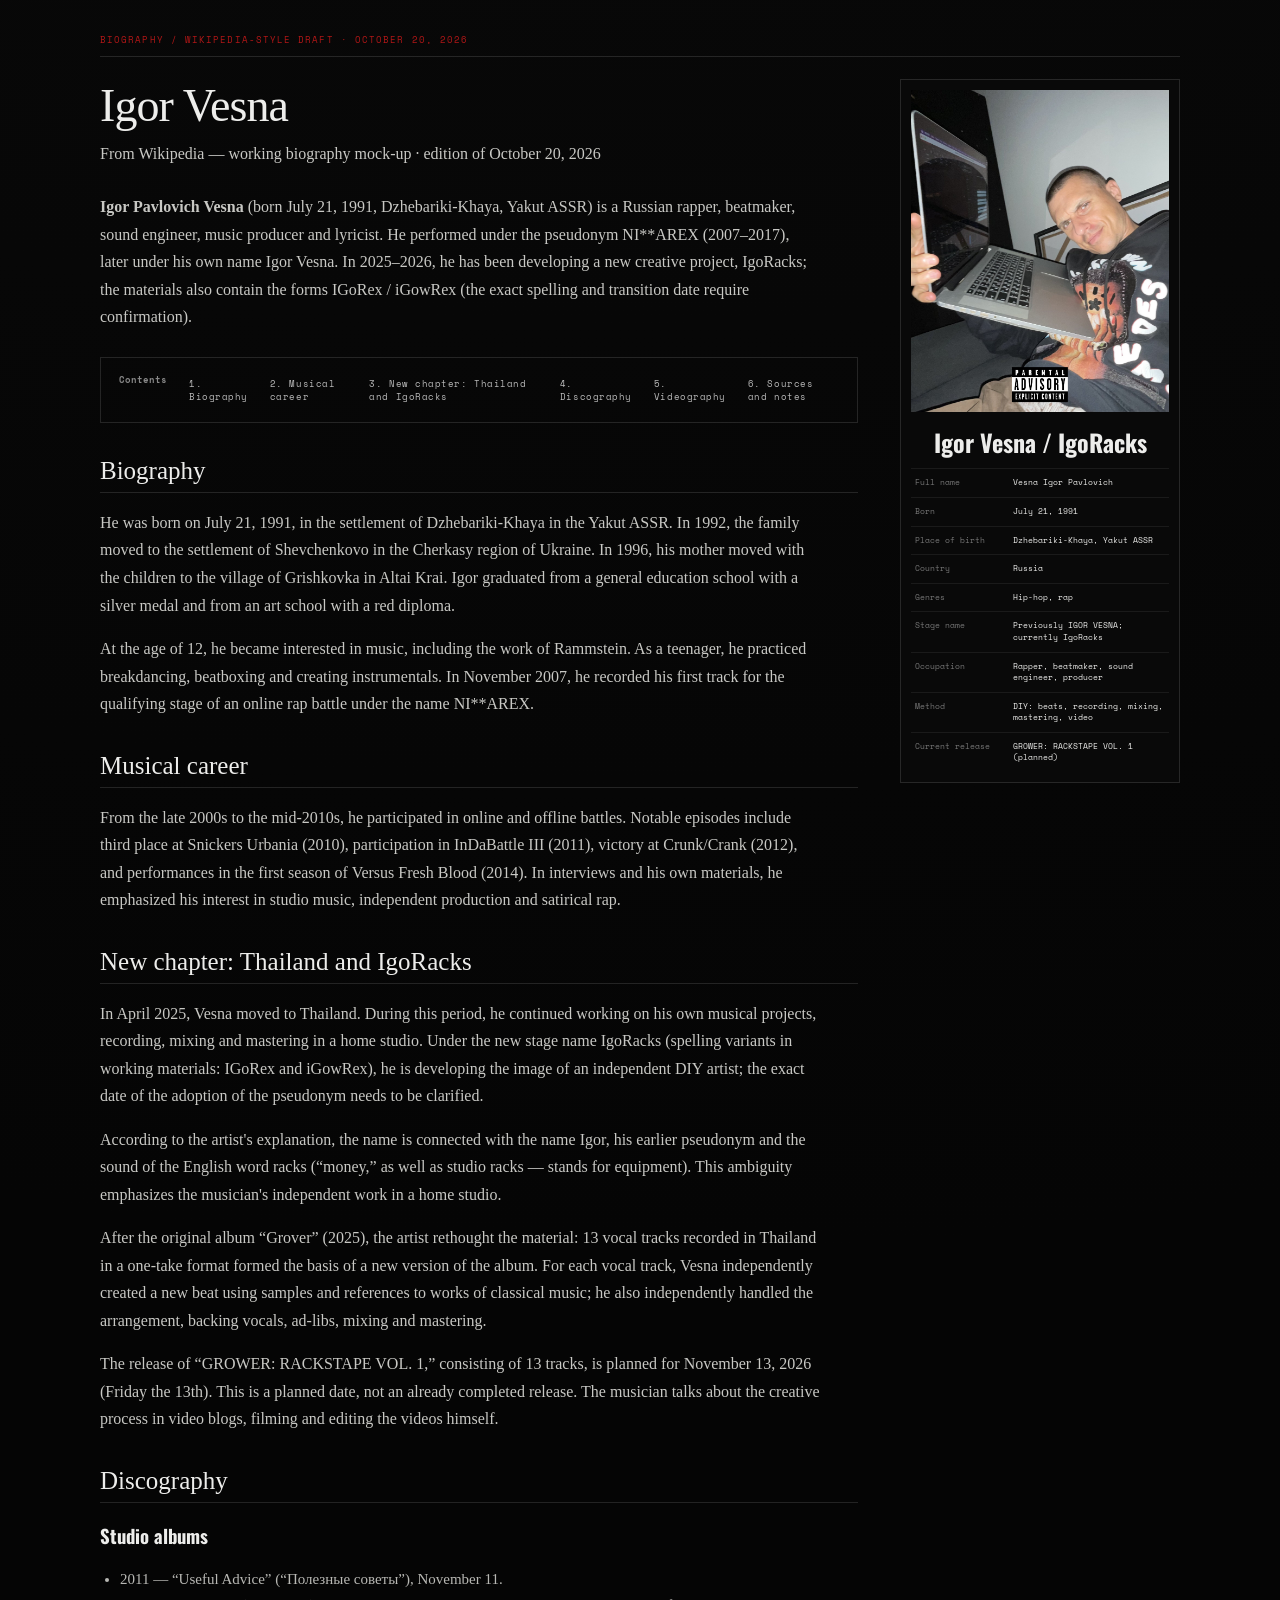
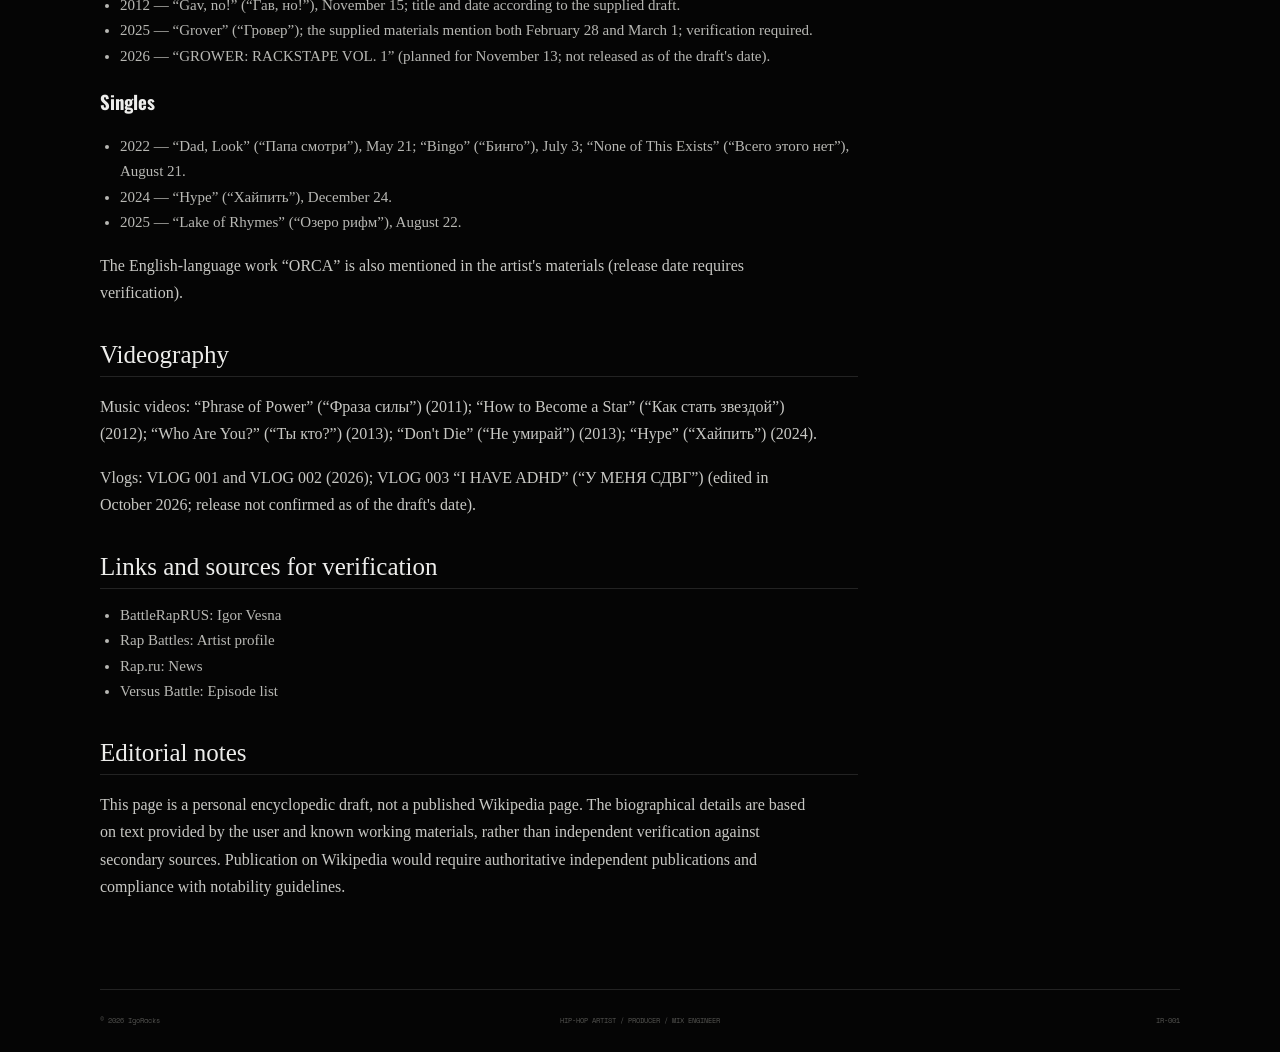
==== commit d8302043: "Correct artist stage name presentation" ====
--- a/index.html
+++ b/index.html
@@ -240,7 +240,7 @@
         <div class="infobox-row"><b>Place of birth</b><span>Dzhebariki-Khaya, Yakut ASSR</span></div>
         <div class="infobox-row"><b>Country</b><span>Russia</span></div>
         <div class="infobox-row"><b>Genres</b><span>Hip-hop, rap</span></div>
-        <div class="infobox-row"><b>Stage name</b><span>Previous stage name: IGOR VESNA; currently IgoRacks (AiGouRex)</span></div>
+        <div class="infobox-row"><b>Stage name</b><span>Previously IGOR VESNA; currently IgoRacks</span></div>
         <div class="infobox-row"><b>Occupation</b><span>Rapper, beatmaker, sound engineer, producer</span></div>
         <div class="infobox-row"><b>Method</b><span>DIY: beats, recording, mixing, mastering, video</span></div>
         <div class="infobox-row"><b>Current release</b><span>GROWER: RACKSTAPE VOL. 1 (planned)</span></div>
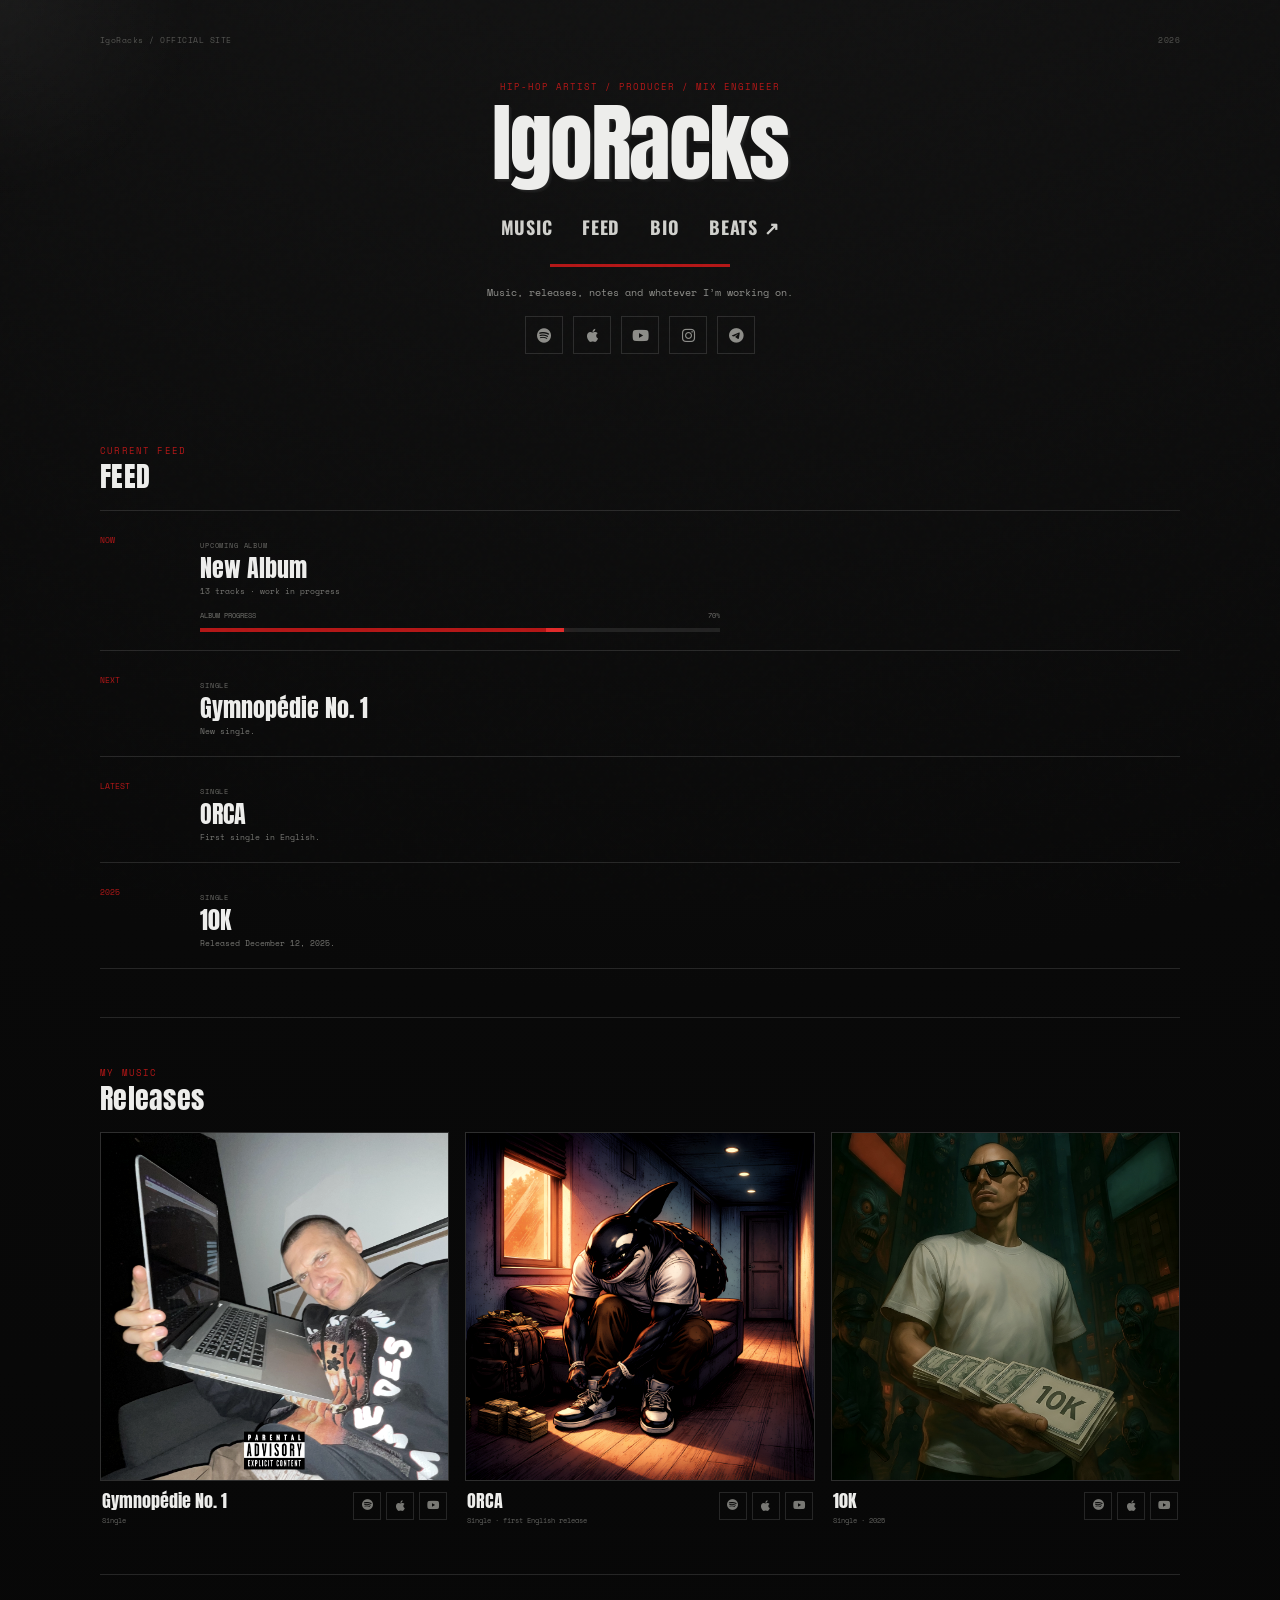
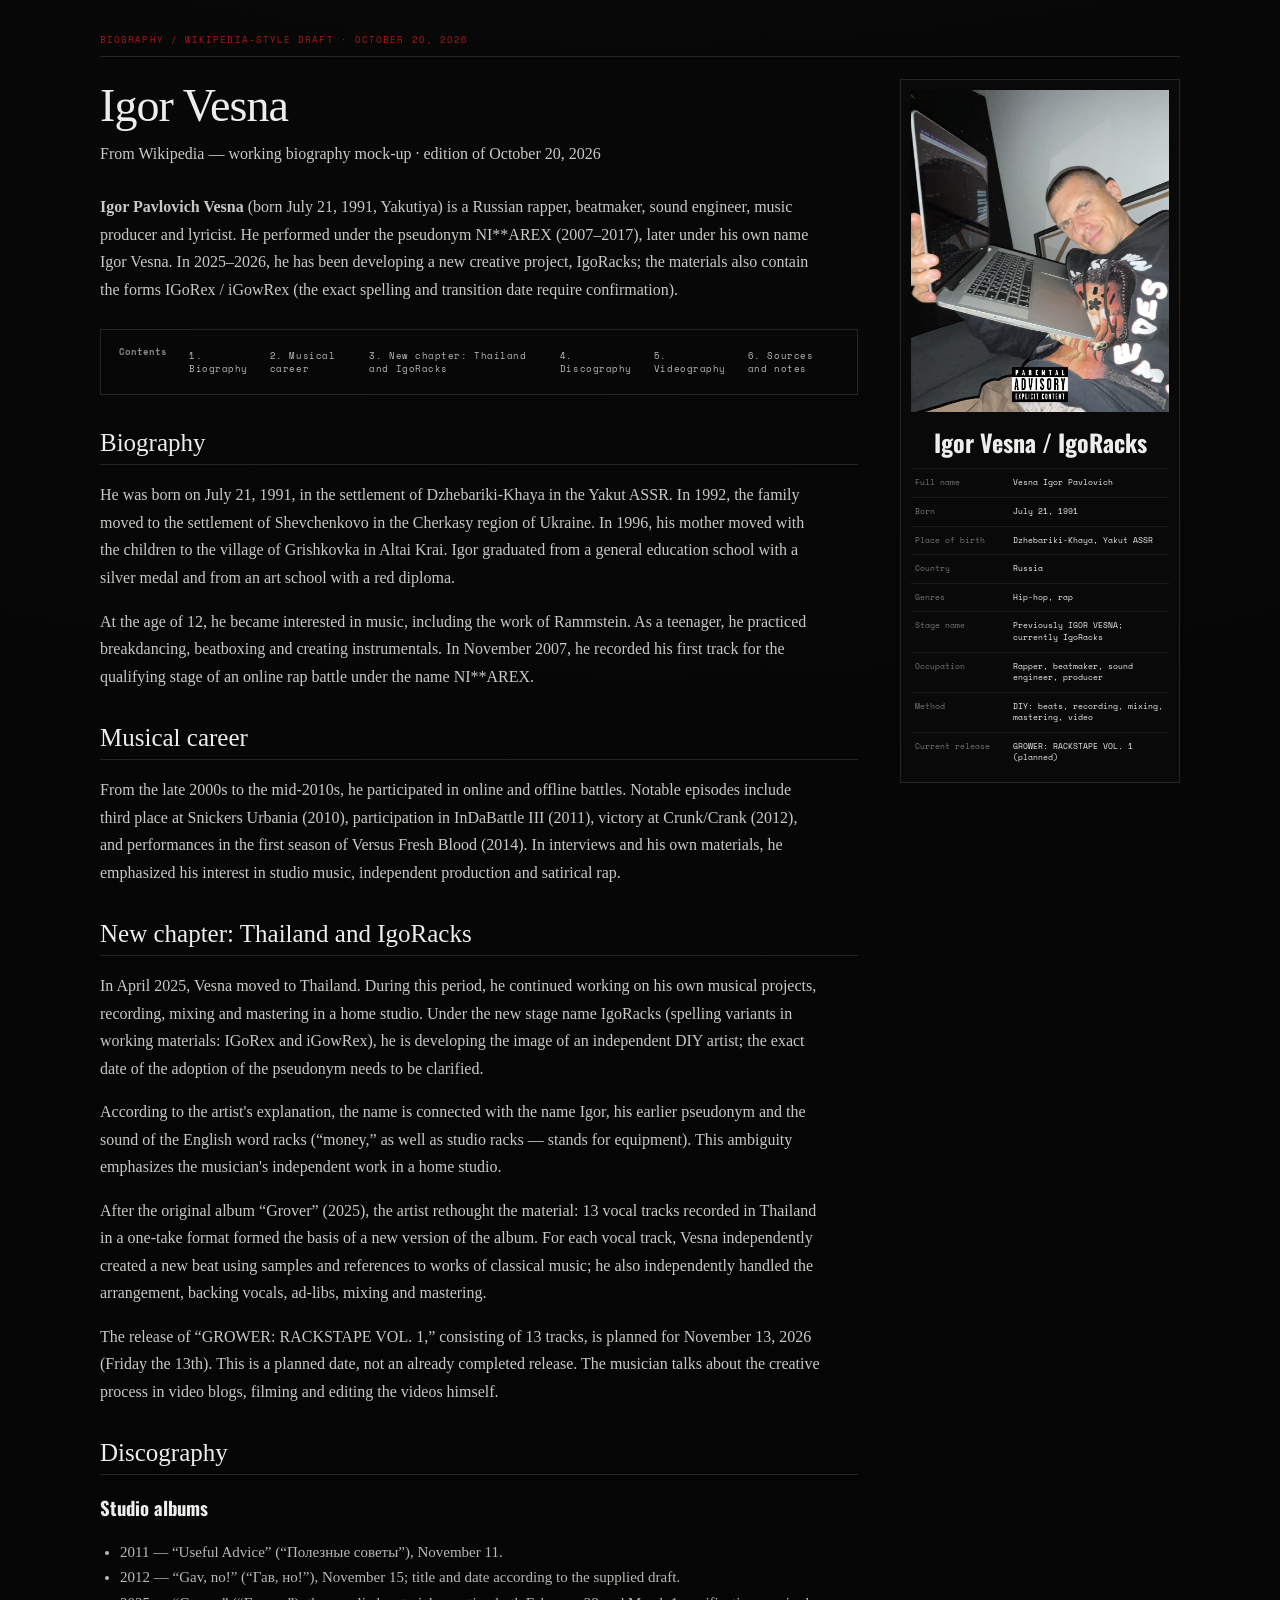
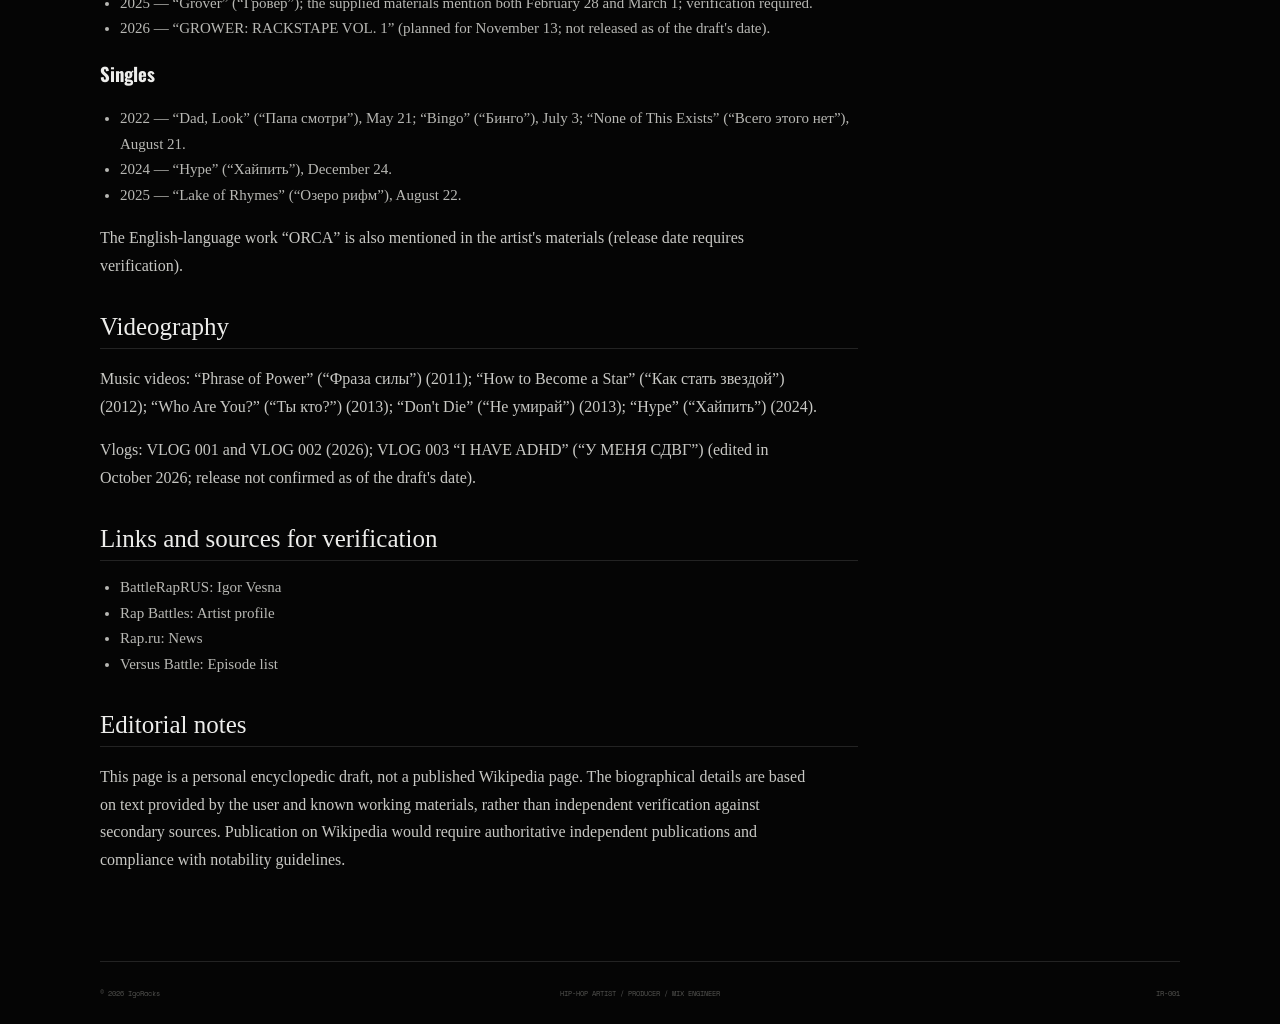
==== commit e7bde91e: "Update birthplace wording in biography" ====
--- a/index.html
+++ b/index.html
@@ -184,7 +184,7 @@
       <article class="wiki-article">
         <h1>Igor Vesna</h1>
         <p class="wiki-subtitle">From Wikipedia — working biography mock-up · edition of October 20, 2026</p>
-        <p class="wiki-lead"><strong>Igor Pavlovich Vesna</strong> (born July 21, 1991, Dzhebariki-Khaya, Yakut ASSR) is a Russian rapper, beatmaker, sound engineer, music producer and lyricist. He performed under the pseudonym NI**AREX (2007–2017), later under his own name Igor Vesna. In 2025–2026, he has been developing a new creative project, IgoRacks; the materials also contain the forms IGoRex / iGowRex (the exact spelling and transition date require confirmation).</p>
+        <p class="wiki-lead"><strong>Igor Pavlovich Vesna</strong> (born July 21, 1991, Yakutiya) is a Russian rapper, beatmaker, sound engineer, music producer and lyricist. He performed under the pseudonym NI**AREX (2007–2017), later under his own name Igor Vesna. In 2025–2026, he has been developing a new creative project, IgoRacks; the materials also contain the forms IGoRex / iGowRex (the exact spelling and transition date require confirmation).</p>
         <nav class="wiki-toc" aria-label="Contents">
           <strong>Contents</strong>
           <a href="#biography">1. Biography</a>
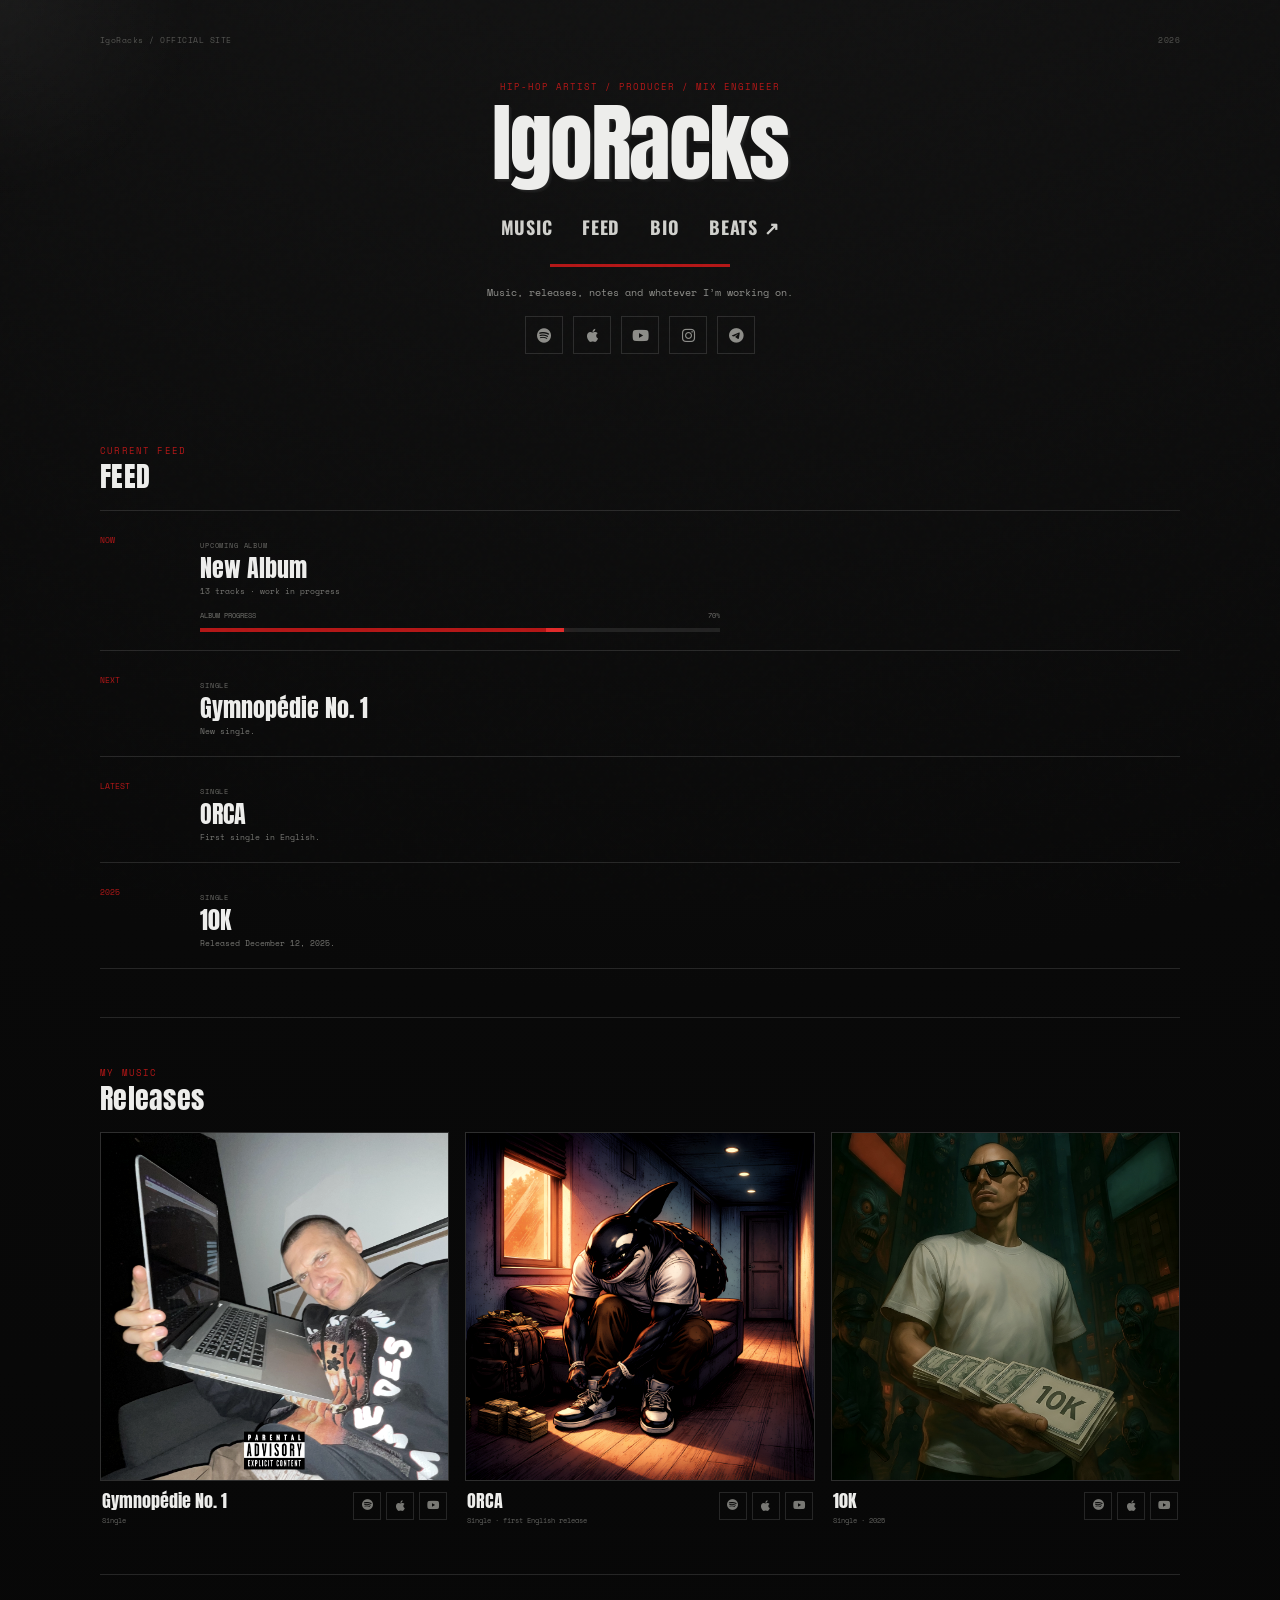
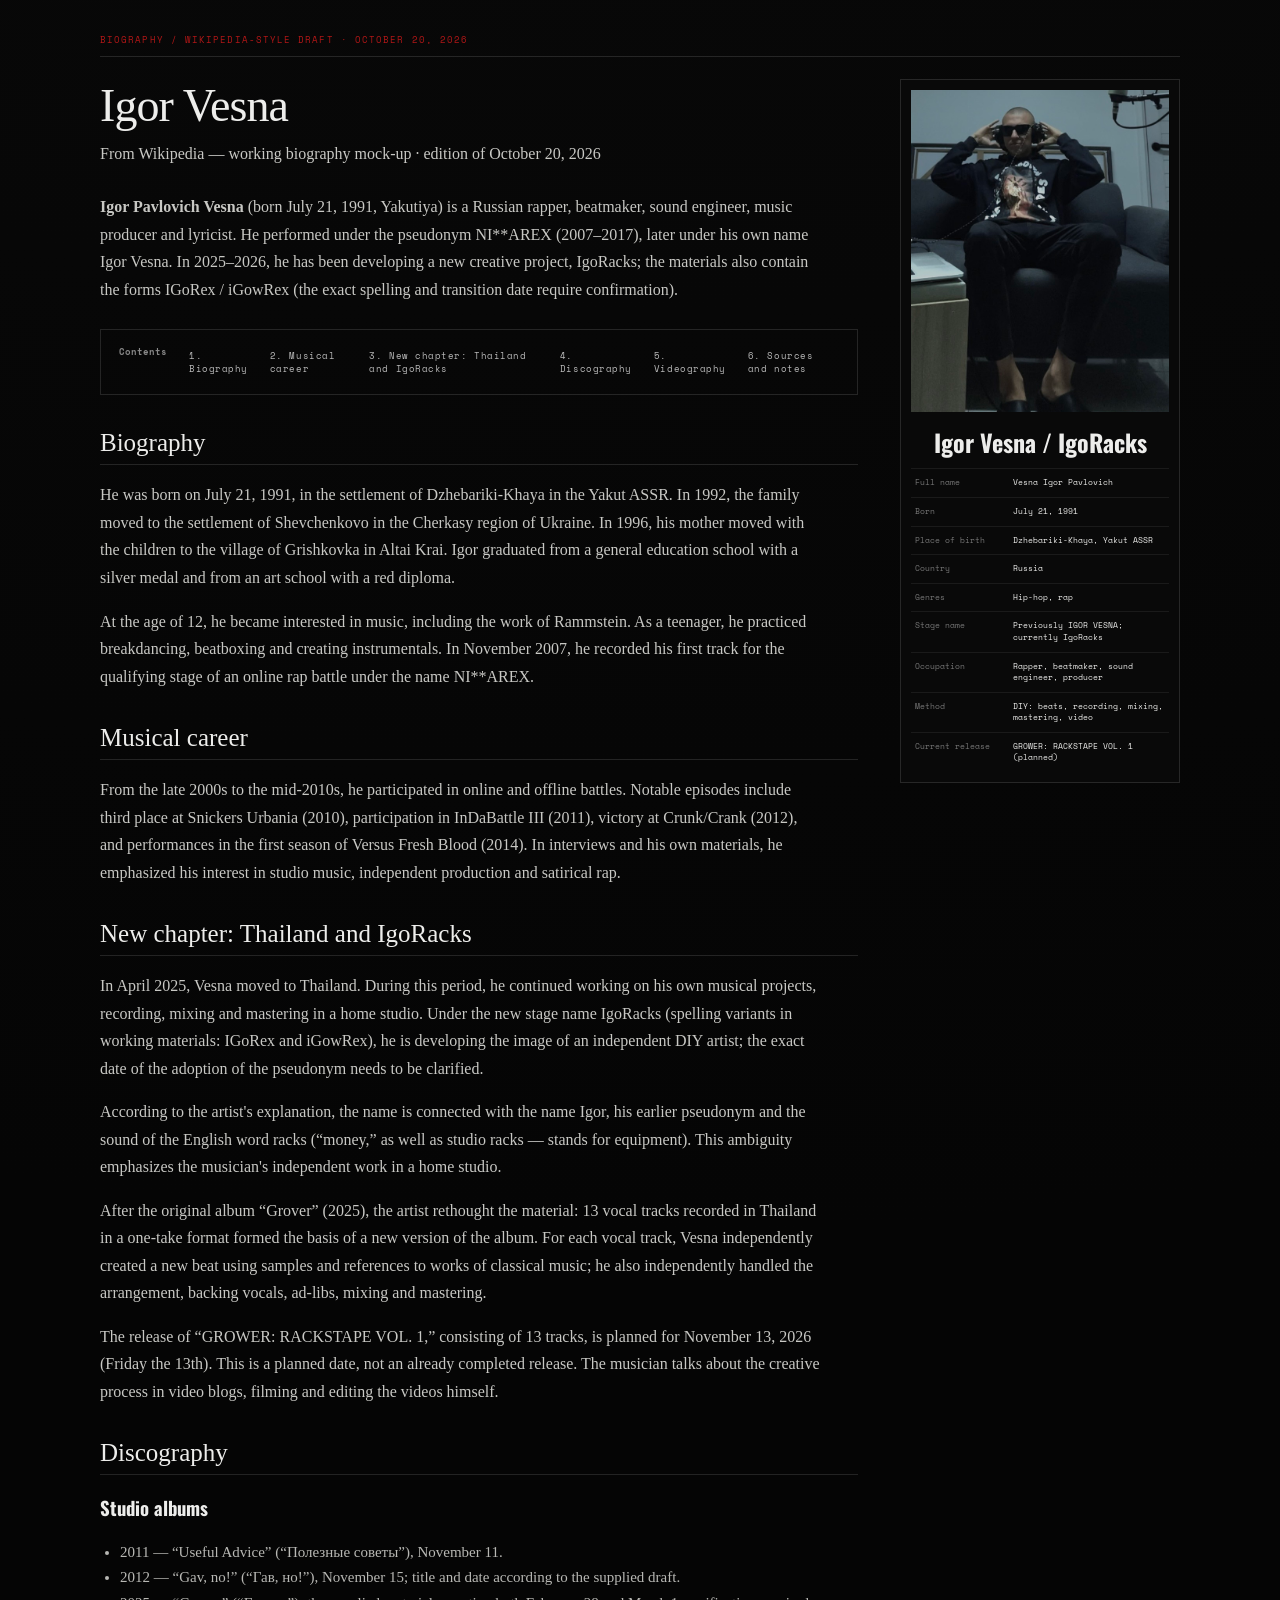
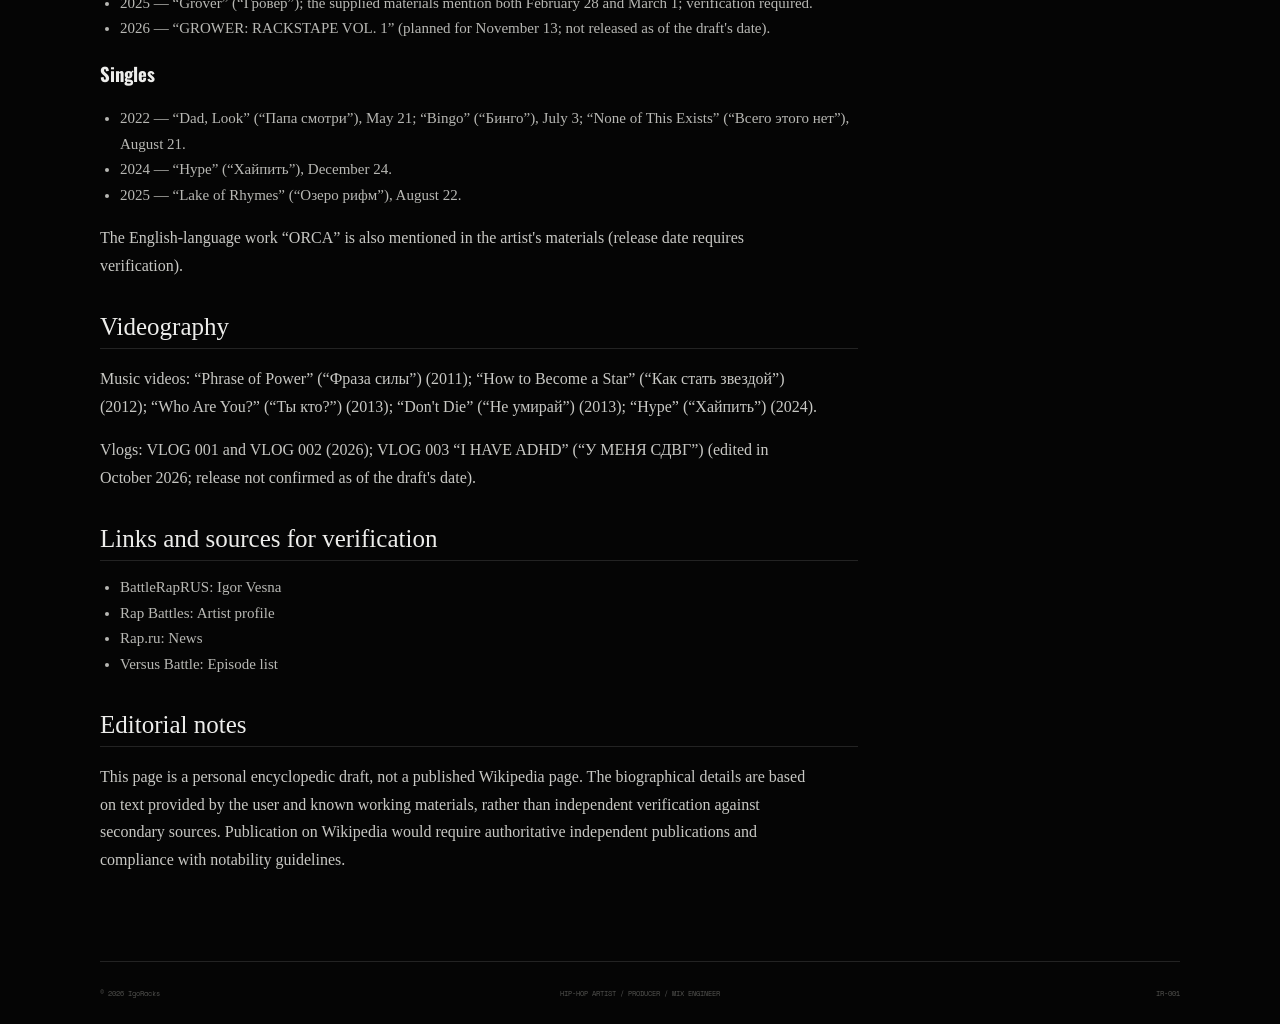
==== commit 79ca29b8: "Use IMG_6198.jpg as biography portrait" ====
--- a/index.html
+++ b/index.html
@@ -233,7 +233,7 @@
         <p>This page is a personal encyclopedic draft, not a published Wikipedia page. The biographical details are based on text provided by the user and known working materials, rather than independent verification against secondary sources. Publication on Wikipedia would require authoritative independent publications and compliance with notability guidelines.</p>
       </article>
       <aside class="wiki-infobox">
-        <img src="IMG_6140.jpg" alt="IgoRacks">
+        <img src="IMG_6198.jpg" alt="IgoRacks" loading="eager">
         <div class="infobox-title">Igor Vesna / IgoRacks</div>
         <div class="infobox-row"><b>Full name</b><span>Vesna Igor Pavlovich</span></div>
         <div class="infobox-row"><b>Born</b><span>July 21, 1991</span></div>
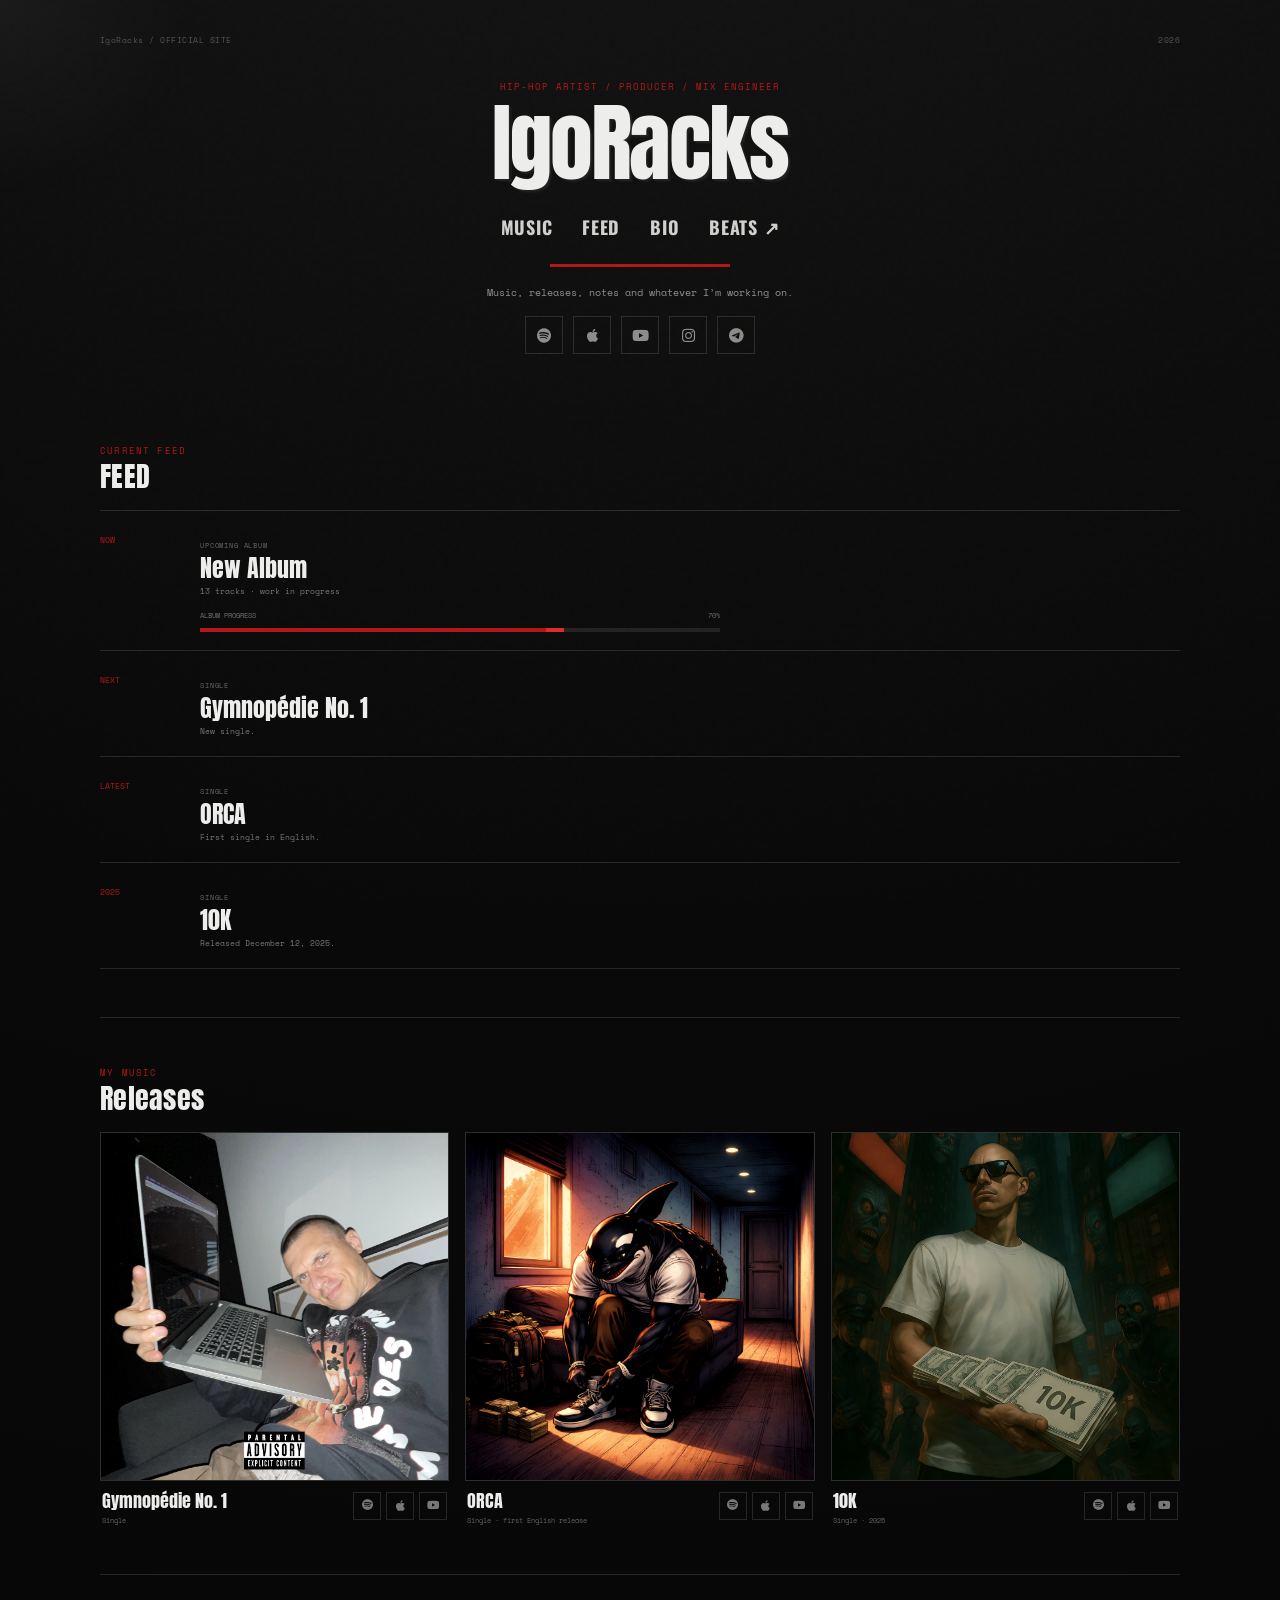
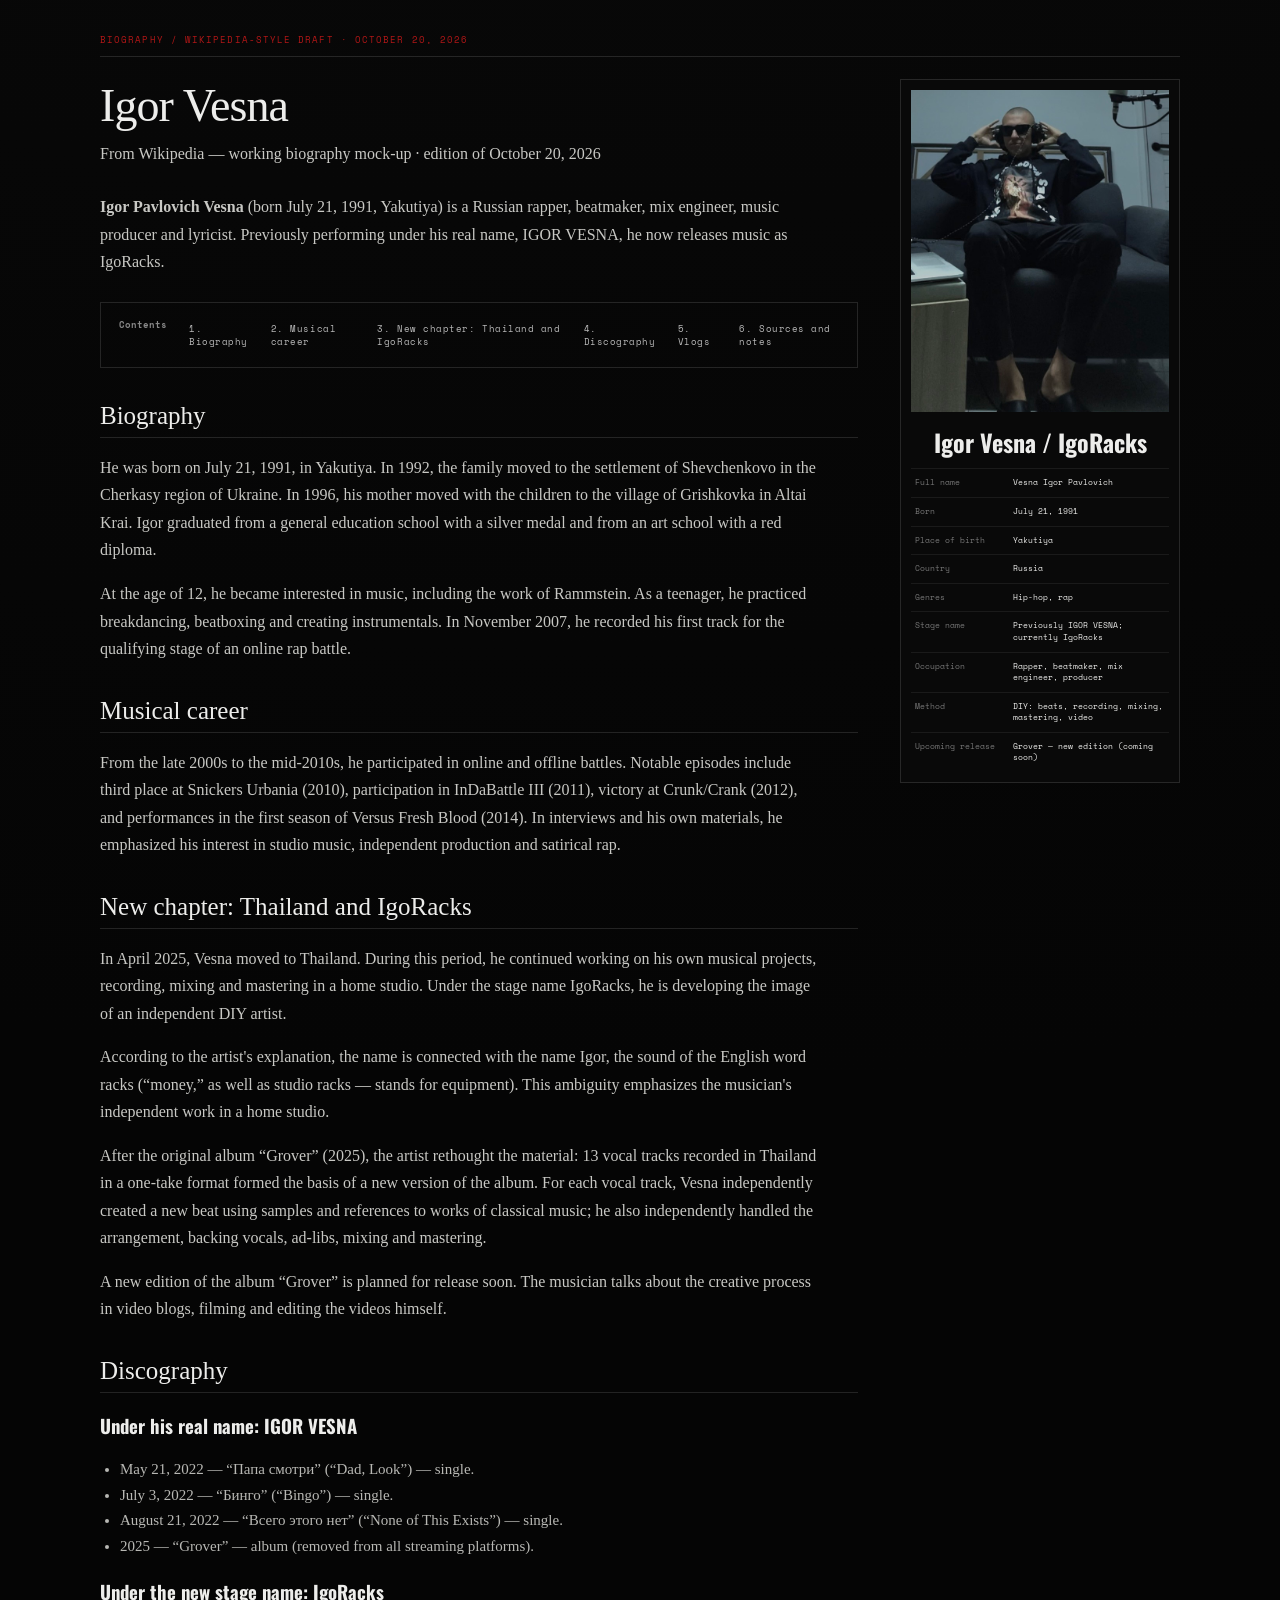
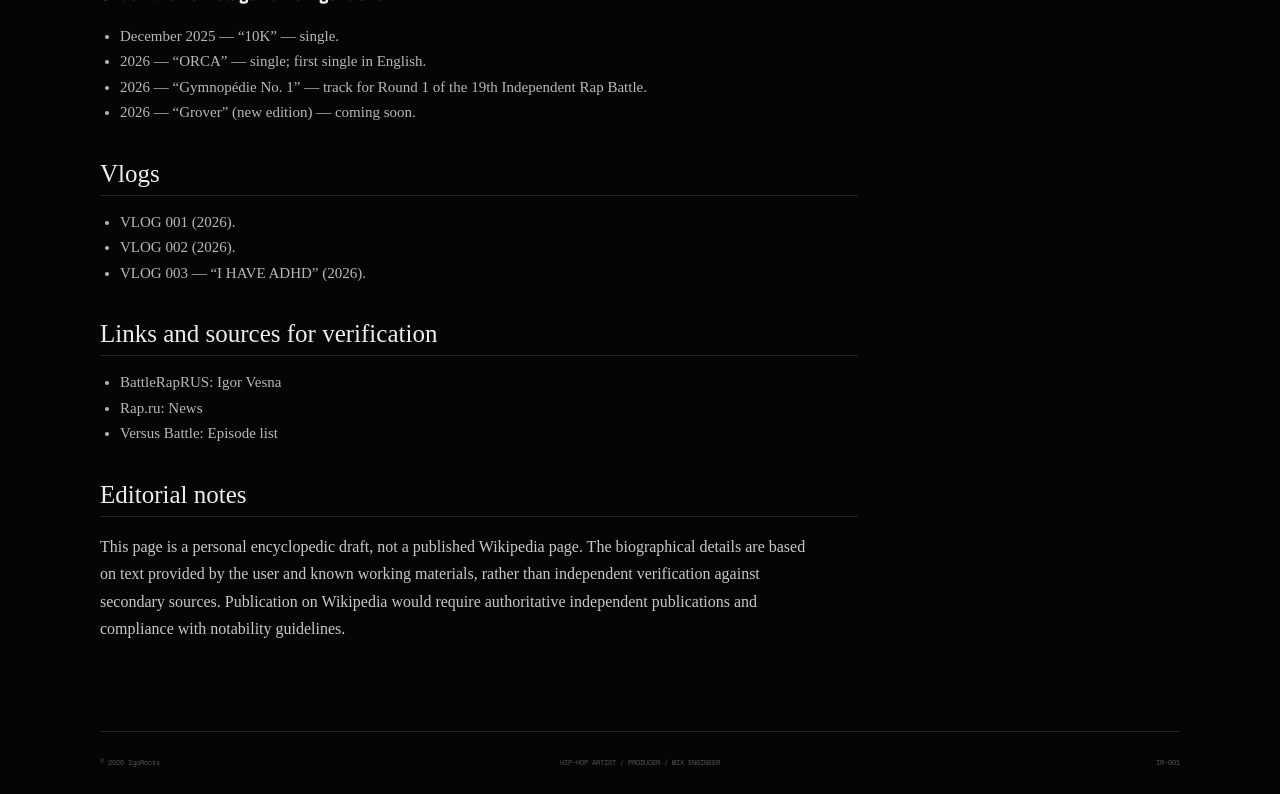
==== commit 0fdb7b02: "Revise public biography and discography, hide future album title and date" ====
--- a/index.html
+++ b/index.html
@@ -184,48 +184,50 @@
       <article class="wiki-article">
         <h1>Igor Vesna</h1>
         <p class="wiki-subtitle">From Wikipedia — working biography mock-up · edition of October 20, 2026</p>
-        <p class="wiki-lead"><strong>Igor Pavlovich Vesna</strong> (born July 21, 1991, Yakutiya) is a Russian rapper, beatmaker, sound engineer, music producer and lyricist. He performed under the pseudonym NI**AREX (2007–2017), later under his own name Igor Vesna. In 2025–2026, he has been developing a new creative project, IgoRacks; the materials also contain the forms IGoRex / iGowRex (the exact spelling and transition date require confirmation).</p>
+        <p class="wiki-lead"><strong>Igor Pavlovich Vesna</strong> (born July 21, 1991, Yakutiya) is a Russian rapper, beatmaker, mix engineer, music producer and lyricist. Previously performing under his real name, IGOR VESNA, he now releases music as IgoRacks.</p>
         <nav class="wiki-toc" aria-label="Contents">
           <strong>Contents</strong>
           <a href="#biography">1. Biography</a>
           <a href="#career">2. Musical career</a>
           <a href="#thailand">3. New chapter: Thailand and IgoRacks</a>
           <a href="#discography">4. Discography</a>
-          <a href="#videography">5. Videography</a>
+          <a href="#videography">5. Vlogs</a>
           <a href="#sources">6. Sources and notes</a>
         </nav>
         <h2 id="biography">Biography</h2>
-        <p>He was born on July 21, 1991, in the settlement of Dzhebariki-Khaya in the Yakut ASSR. In 1992, the family moved to the settlement of Shevchenkovo in the Cherkasy region of Ukraine. In 1996, his mother moved with the children to the village of Grishkovka in Altai Krai. Igor graduated from a general education school with a silver medal and from an art school with a red diploma.</p>
-        <p>At the age of 12, he became interested in music, including the work of Rammstein. As a teenager, he practiced breakdancing, beatboxing and creating instrumentals. In November 2007, he recorded his first track for the qualifying stage of an online rap battle under the name NI**AREX.</p>
+        <p>He was born on July 21, 1991, in Yakutiya. In 1992, the family moved to the settlement of Shevchenkovo in the Cherkasy region of Ukraine. In 1996, his mother moved with the children to the village of Grishkovka in Altai Krai. Igor graduated from a general education school with a silver medal and from an art school with a red diploma.</p>
+        <p>At the age of 12, he became interested in music, including the work of Rammstein. As a teenager, he practiced breakdancing, beatboxing and creating instrumentals. In November 2007, he recorded his first track for the qualifying stage of an online rap battle.</p>
         <h2 id="career">Musical career</h2>
         <p>From the late 2000s to the mid-2010s, he participated in online and offline battles. Notable episodes include third place at Snickers Urbania (2010), participation in InDaBattle III (2011), victory at Crunk/Crank (2012), and performances in the first season of Versus Fresh Blood (2014). In interviews and his own materials, he emphasized his interest in studio music, independent production and satirical rap.</p>
         <h2 id="thailand">New chapter: Thailand and IgoRacks</h2>
-        <p>In April 2025, Vesna moved to Thailand. During this period, he continued working on his own musical projects, recording, mixing and mastering in a home studio. Under the new stage name IgoRacks (spelling variants in working materials: IGoRex and iGowRex), he is developing the image of an independent DIY artist; the exact date of the adoption of the pseudonym needs to be clarified.</p>
-        <p>According to the artist's explanation, the name is connected with the name Igor, his earlier pseudonym and the sound of the English word racks (“money,” as well as studio racks — stands for equipment). This ambiguity emphasizes the musician's independent work in a home studio.</p>
+        <p>In April 2025, Vesna moved to Thailand. During this period, he continued working on his own musical projects, recording, mixing and mastering in a home studio. Under the stage name IgoRacks, he is developing the image of an independent DIY artist.</p>
+        <p>According to the artist's explanation, the name is connected with the name Igor, the sound of the English word racks (“money,” as well as studio racks — stands for equipment). This ambiguity emphasizes the musician's independent work in a home studio.</p>
         <p>After the original album “Grover” (2025), the artist rethought the material: 13 vocal tracks recorded in Thailand in a one-take format formed the basis of a new version of the album. For each vocal track, Vesna independently created a new beat using samples and references to works of classical music; he also independently handled the arrangement, backing vocals, ad-libs, mixing and mastering.</p>
-        <p>The release of “GROWER: RACKSTAPE VOL. 1,” consisting of 13 tracks, is planned for November 13, 2026 (Friday the 13th). This is a planned date, not an already completed release. The musician talks about the creative process in video blogs, filming and editing the videos himself.</p>
+        <p>A new edition of the album “Grover” is planned for release soon. The musician talks about the creative process in video blogs, filming and editing the videos himself.</p>
         <h2 id="discography">Discography</h2>
-        <h3>Studio albums</h3>
-        <ul class="wiki-list">
-          <li>2011 — “Useful Advice” (“Полезные советы”), November 11.</li>
-          <li>2012 — “Gav, no!” (“Гав, но!”), November 15; title and date according to the supplied draft.</li>
-          <li>2025 — “Grover” (“Гровер”); the supplied materials mention both February 28 and March 1; verification required.</li>
-          <li>2026 — “GROWER: RACKSTAPE VOL. 1” (planned for November 13; not released as of the draft's date).</li>
-        </ul>
-        <h3>Singles</h3>
-        <ul class="wiki-list">
-          <li>2022 — “Dad, Look” (“Папа смотри”), May 21; “Bingo” (“Бинго”), July 3; “None of This Exists” (“Всего этого нет”), August 21.</li>
-          <li>2024 — “Hype” (“Хайпить”), December 24.</li>
-          <li>2025 — “Lake of Rhymes” (“Озеро рифм”), August 22.</li>
-        </ul>
-        <p>The English-language work “ORCA” is also mentioned in the artist's materials (release date requires verification).</p>
-        <h2 id="videography">Videography</h2>
-        <p>Music videos: “Phrase of Power” (“Фраза силы”) (2011); “How to Become a Star” (“Как стать звездой”) (2012); “Who Are You?” (“Ты кто?”) (2013); “Don't Die” (“Не умирай”) (2013); “Hype” (“Хайпить”) (2024).</p>
-        <p>Vlogs: VLOG 001 and VLOG 002 (2026); VLOG 003 “I HAVE ADHD” (“У МЕНЯ СДВГ”) (edited in October 2026; release not confirmed as of the draft's date).</p>
+        <h3>Under his real name: IGOR VESNA</h3>
+        <ul class="wiki-list">
+          <li>May 21, 2022 — “Папа смотри” (“Dad, Look”) — single.</li>
+          <li>July 3, 2022 — “Бинго” (“Bingo”) — single.</li>
+          <li>August 21, 2022 — “Всего этого нет” (“None of This Exists”) — single.</li>
+          <li>2025 — “Grover” — album (removed from all streaming platforms).</li>
+        </ul>
+        <h3>Under the new stage name: IgoRacks</h3>
+        <ul class="wiki-list">
+          <li>December 2025 — “10K” — single.</li>
+          <li>2026 — “ORCA” — single; first single in English.</li>
+          <li>2026 — “Gymnopédie No. 1” — track for Round 1 of the 19th Independent Rap Battle.</li>
+          <li>2026 — “Grover” (new edition) — coming soon.</li>
+        </ul>
+        <h2 id="videography">Vlogs</h2>
+        <ul class="wiki-list">
+          <li>VLOG 001 (2026).</li>
+          <li>VLOG 002 (2026).</li>
+          <li>VLOG 003 — “I HAVE ADHD” (2026).</li>
+        </ul>
         <h2 id="sources">Links and sources for verification</h2>
         <ul class="wiki-list">
           <li>BattleRapRUS: <a href="https://battleraprus.fandom.com/ru/wiki/Игорь_Весна" target="_blank" rel="noopener">Igor Vesna</a></li>
-          <li>Rap Battles: <a href="https://rap-battles.ru/ispolniteli/niggarex-nigareks/" target="_blank" rel="noopener">Artist profile</a></li>
           <li>Rap.ru: <a href="https://www.rap.ru/news/5638" target="_blank" rel="noopener">News</a></li>
           <li>Versus Battle: <a href="https://ru.m.wikipedia.org/wiki/Список_выпусков_Versus_Battle" target="_blank" rel="noopener">Episode list</a></li>
         </ul>
@@ -237,13 +239,13 @@
         <div class="infobox-title">Igor Vesna / IgoRacks</div>
         <div class="infobox-row"><b>Full name</b><span>Vesna Igor Pavlovich</span></div>
         <div class="infobox-row"><b>Born</b><span>July 21, 1991</span></div>
-        <div class="infobox-row"><b>Place of birth</b><span>Dzhebariki-Khaya, Yakut ASSR</span></div>
+        <div class="infobox-row"><b>Place of birth</b><span>Yakutiya</span></div>
         <div class="infobox-row"><b>Country</b><span>Russia</span></div>
         <div class="infobox-row"><b>Genres</b><span>Hip-hop, rap</span></div>
         <div class="infobox-row"><b>Stage name</b><span>Previously IGOR VESNA; currently IgoRacks</span></div>
-        <div class="infobox-row"><b>Occupation</b><span>Rapper, beatmaker, sound engineer, producer</span></div>
+        <div class="infobox-row"><b>Occupation</b><span>Rapper, beatmaker, mix engineer, producer</span></div>
         <div class="infobox-row"><b>Method</b><span>DIY: beats, recording, mixing, mastering, video</span></div>
-        <div class="infobox-row"><b>Current release</b><span>GROWER: RACKSTAPE VOL. 1 (planned)</span></div>
+        <div class="infobox-row"><b>Upcoming release</b><span>Grover — new edition (coming soon)</span></div>
       </aside>
     </div>
   </section>
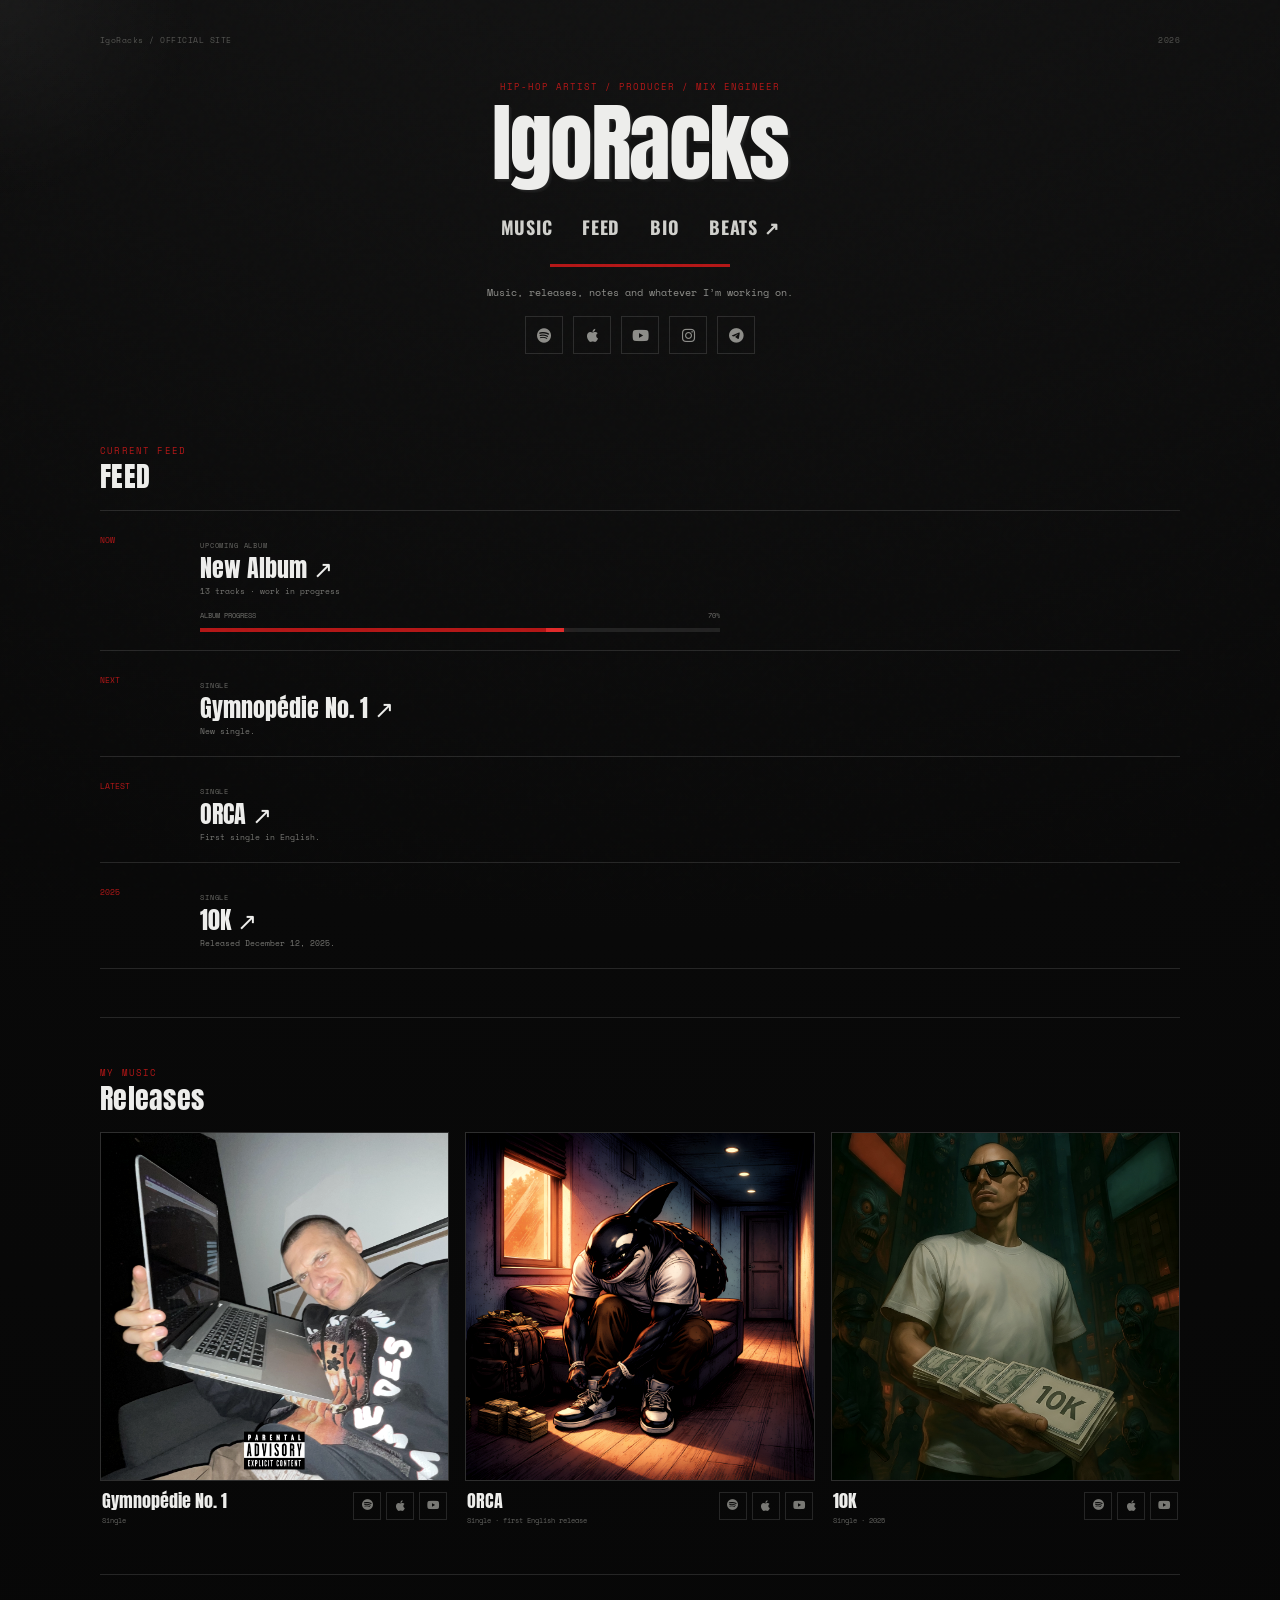
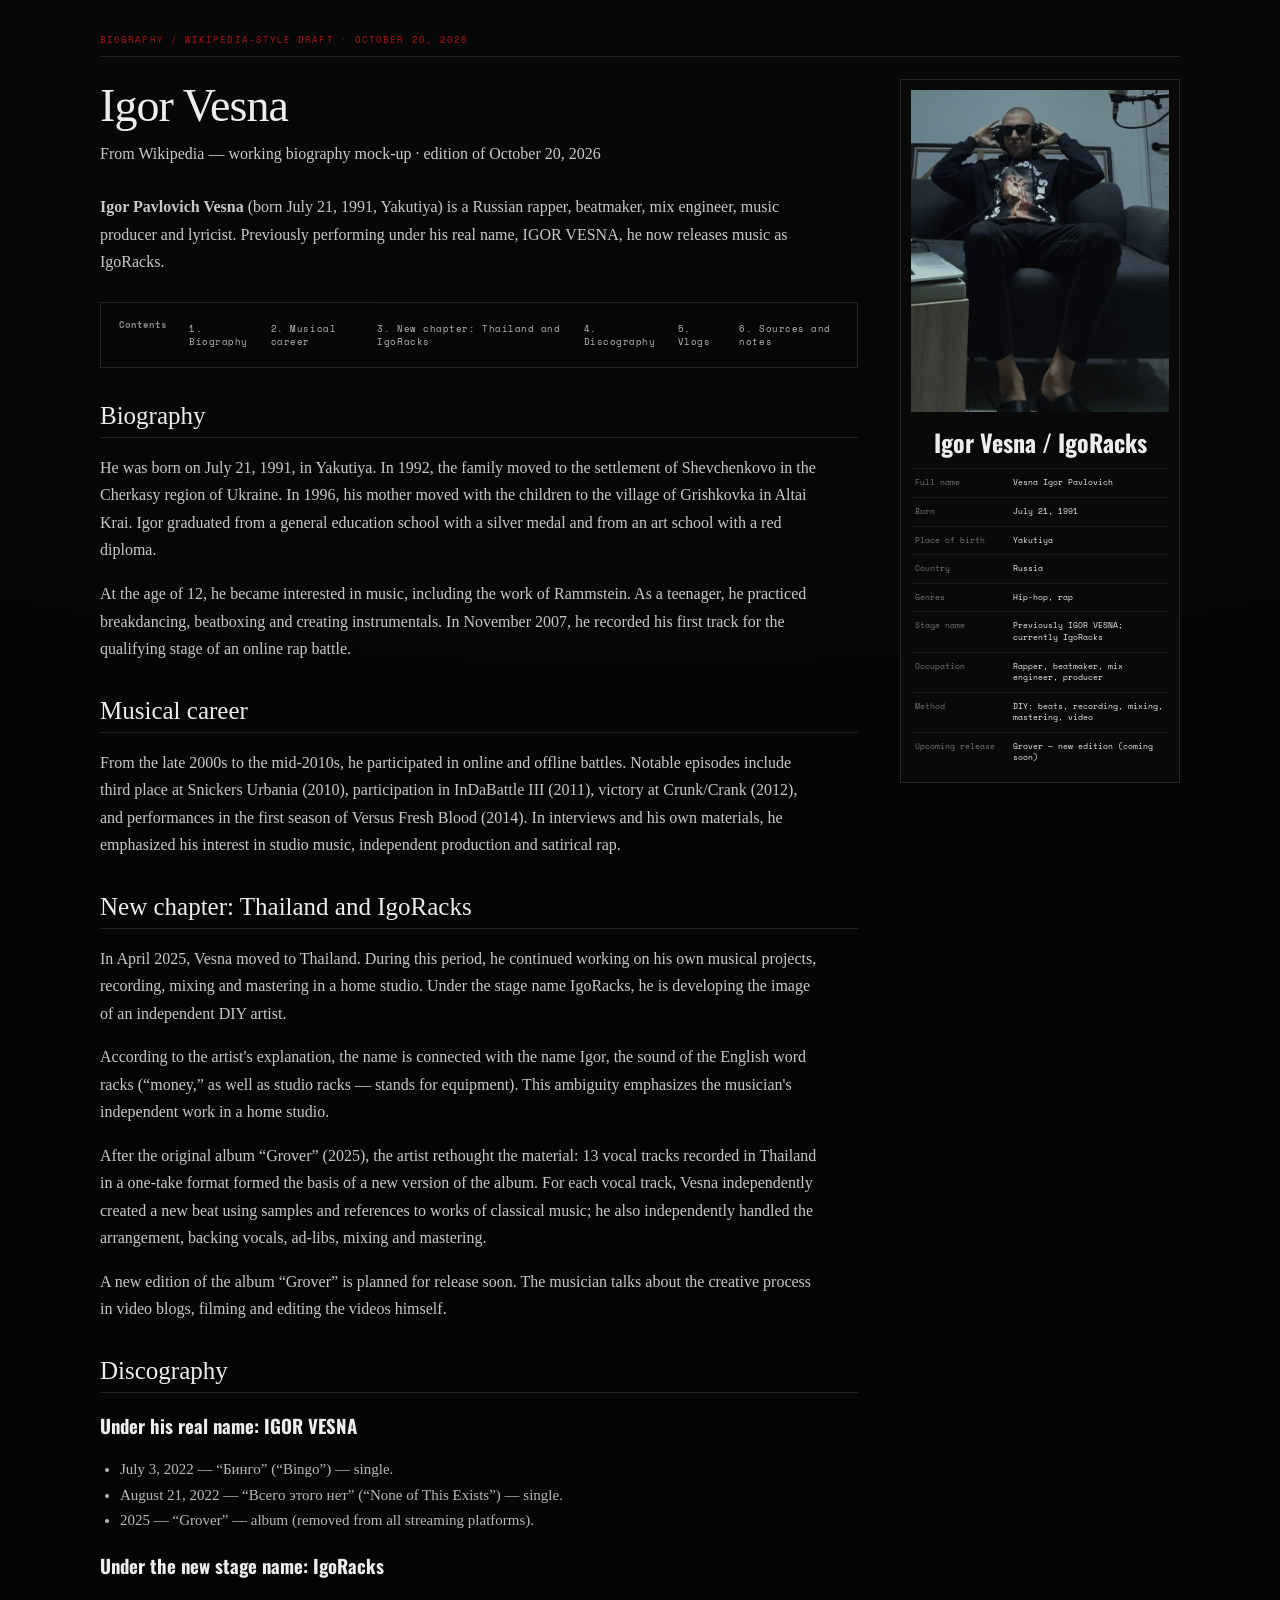
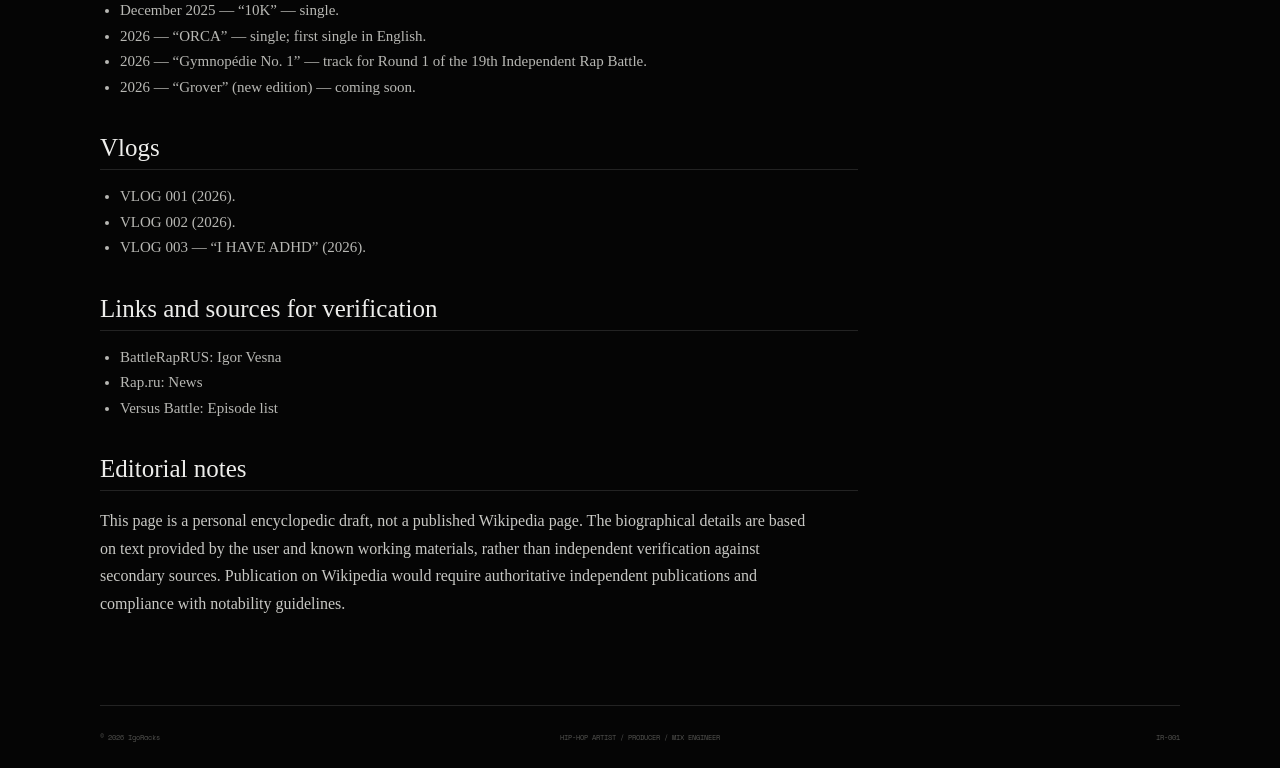
==== commit 15f2bbdc: "Remove Papa Smotri and link feed and release covers to detail pages" ====
--- a/index.html
+++ b/index.html
@@ -11,7 +11,7 @@
   <link rel="preconnect" href="https://fonts.gstatic.com" crossorigin>
   <link href="https://fonts.googleapis.com/css2?family=Anton&family=Oswald:wght@400;500;600;700&family=Space+Mono:wght@400;700&display=swap" rel="stylesheet">
   <link rel="stylesheet" href="https://cdnjs.cloudflare.com/ajax/libs/font-awesome/6.7.2/css/all.min.css">
-  <link rel="stylesheet" href="style.css?v=20261021-colorbio">
+  <link rel="stylesheet" href="style.css?v=20261021-releases">
 </head>
 <body>
 
@@ -74,7 +74,7 @@
         <div class="feed-date">NOW</div>
         <div class="feed-main">
           <span class="feed-type">UPCOMING ALBUM</span>
-          <h3>New Album</h3>
+          <h3><a class="feature-link" href="album.html">New Album ↗</a></h3>
           <p>13 tracks · work in progress</p>
           <div class="progress-wrap">
             <div class="progress-info">
@@ -92,7 +92,7 @@
         <div class="feed-date">NEXT</div>
         <div class="feed-main">
           <span class="feed-type">SINGLE</span>
-          <h3>Gymnopédie No. 1</h3>
+          <h3><a class="feature-link" href="gymnopedie.html">Gymnopédie No. 1 ↗</a></h3>
           <p>New single.</p>
         </div>
       </article>
@@ -101,7 +101,7 @@
         <div class="feed-date">LATEST</div>
         <div class="feed-main">
           <span class="feed-type">SINGLE</span>
-          <h3>ORCA</h3>
+          <h3><a class="feature-link" href="orca.html">ORCA ↗</a></h3>
           <p>First single in English.</p>
         </div>
       </article>
@@ -110,7 +110,7 @@
         <div class="feed-date">2025</div>
         <div class="feed-main">
           <span class="feed-type">SINGLE</span>
-          <h3>10K</h3>
+          <h3><a class="feature-link" href="10k.html">10K ↗</a></h3>
           <p>Released December 12, 2025.</p>
         </div>
       </article>
@@ -126,8 +126,8 @@
     <div class="music-grid">
       <article class="music-card">
         <div class="cover-wrap">
-          <img src="IMG_6140.jpg" alt="IgoRacks — Gymnopédie No. 1">
-        </div>
+          <a class="cover-link" href="gymnopedie.html" aria-label="Open release details"><img src="IMG_6140.jpg" alt="IgoRacks — Gymnopédie No. 1">
+        </a></div>
         <div class="music-info">
           <div>
             <h3>Gymnopédie No. 1</h3>
@@ -143,8 +143,8 @@
 
       <article class="music-card">
         <div class="cover-wrap">
-          <img src="ORCA%20COVER%20BEST.png" alt="IgoRacks — ORCA">
-        </div>
+          <a class="cover-link" href="orca.html" aria-label="Open release details"><img src="ORCA%20COVER%20BEST.png" alt="IgoRacks — ORCA">
+        </a></div>
         <div class="music-info">
           <div>
             <h3>ORCA</h3>
@@ -160,8 +160,8 @@
 
       <article class="music-card">
         <div class="cover-wrap">
-          <img src="10k_cover.JPG" alt="IgoRacks — 10K">
-        </div>
+          <a class="cover-link" href="10k.html" aria-label="Open release details"><img src="10k_cover.JPG" alt="IgoRacks — 10K">
+        </a></div>
         <div class="music-info">
           <div>
             <h3>10K</h3>
@@ -207,7 +207,6 @@
         <h2 id="discography">Discography</h2>
         <h3>Under his real name: IGOR VESNA</h3>
         <ul class="wiki-list">
-          <li>May 21, 2022 — “Папа смотри” (“Dad, Look”) — single.</li>
           <li>July 3, 2022 — “Бинго” (“Bingo”) — single.</li>
           <li>August 21, 2022 — “Всего этого нет” (“None of This Exists”) — single.</li>
           <li>2025 — “Grover” — album (removed from all streaming platforms).</li>
--- a/style.css
+++ b/style.css
@@ -2113,3 +2113,21 @@
     font-size:36px;
   }
 }
+
+/* Dedicated release and news pages */
+.feature-link{color:inherit;text-decoration:none;transition:color .2s}
+.feature-link:hover,.feature-link:focus-visible{color:var(--red)}
+.cover-link{display:block;width:100%;height:100%;overflow:hidden}
+.cover-link img{width:100%;height:100%;object-fit:cover}
+.release-page{width:min(960px,calc(100% - 40px));margin:0 auto;padding:35px 0 100px;position:relative;z-index:1}
+.release-top{display:flex;justify-content:space-between;gap:20px;border-bottom:1px solid var(--line);padding-bottom:18px;font-family:"Space Mono",monospace;font-size:11px;letter-spacing:.1em}
+.release-top a:hover{color:var(--red)}
+.release-kicker{font-family:"Space Mono",monospace;color:var(--red);font-size:12px;letter-spacing:.2em;margin-top:75px}
+.release-title{font-family:Anton,sans-serif;font-weight:400;font-size:clamp(60px,13vw,150px);line-height:.95;margin:16px 0 28px}
+.release-grid{display:grid;grid-template-columns:minmax(0,1fr) 340px;gap:40px;align-items:start}
+.release-text{font-family:Georgia,serif;color:#c8c8c4;font-size:18px;line-height:1.75}
+.release-art{width:100%;display:block;object-fit:cover;border:1px solid var(--line)}
+.release-note{border-top:1px solid var(--line);padding-top:20px;font-family:"Space Mono",monospace;font-size:11px;line-height:1.8;color:#969692}
+.release-video{margin-top:36px;border:1px solid var(--line);padding:25px;font-family:"Space Mono",monospace;font-size:12px;color:#8e8e8a}
+.release-back{display:inline-block;margin-top:50px;border-bottom:1px solid var(--red);padding-bottom:6px;font-family:"Space Mono",monospace}
+@media(max-width:800px){.release-grid{grid-template-columns:1fr}.release-art{max-width:440px}.release-kicker{margin-top:48px}}
